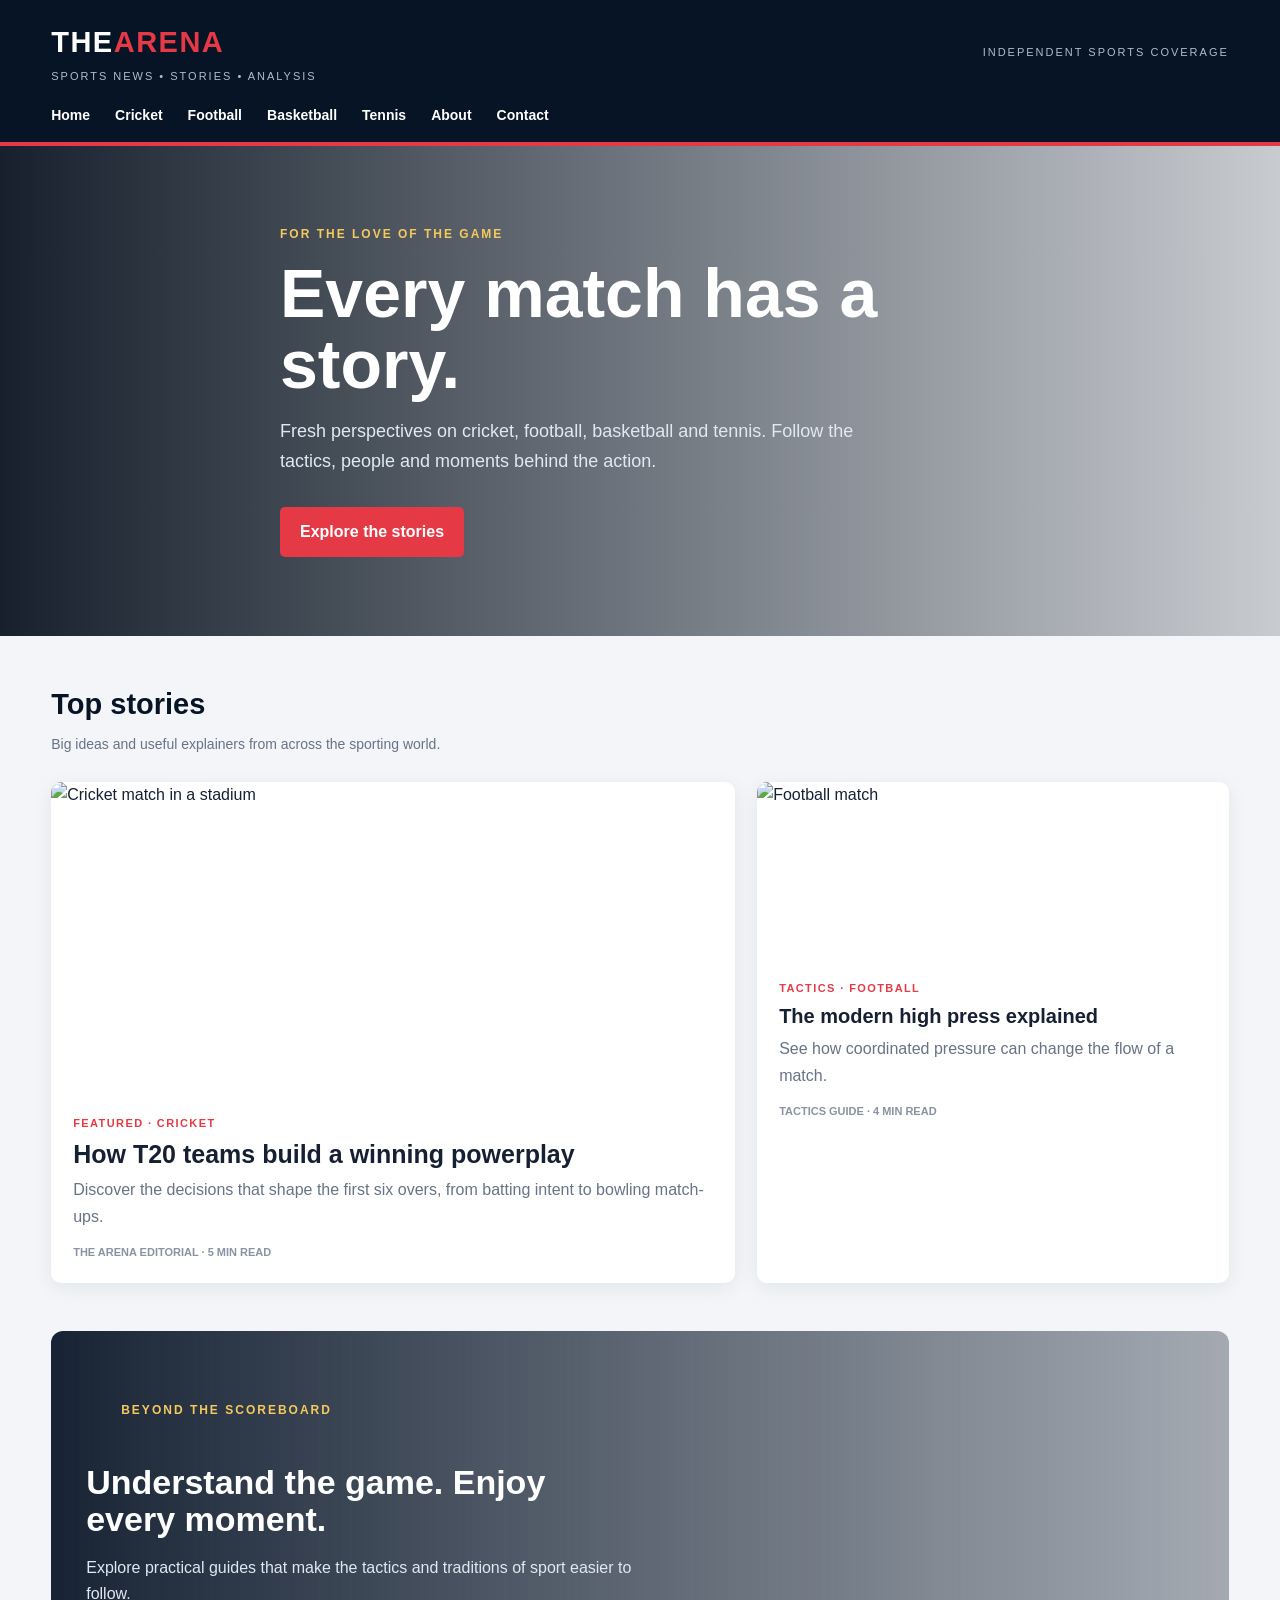
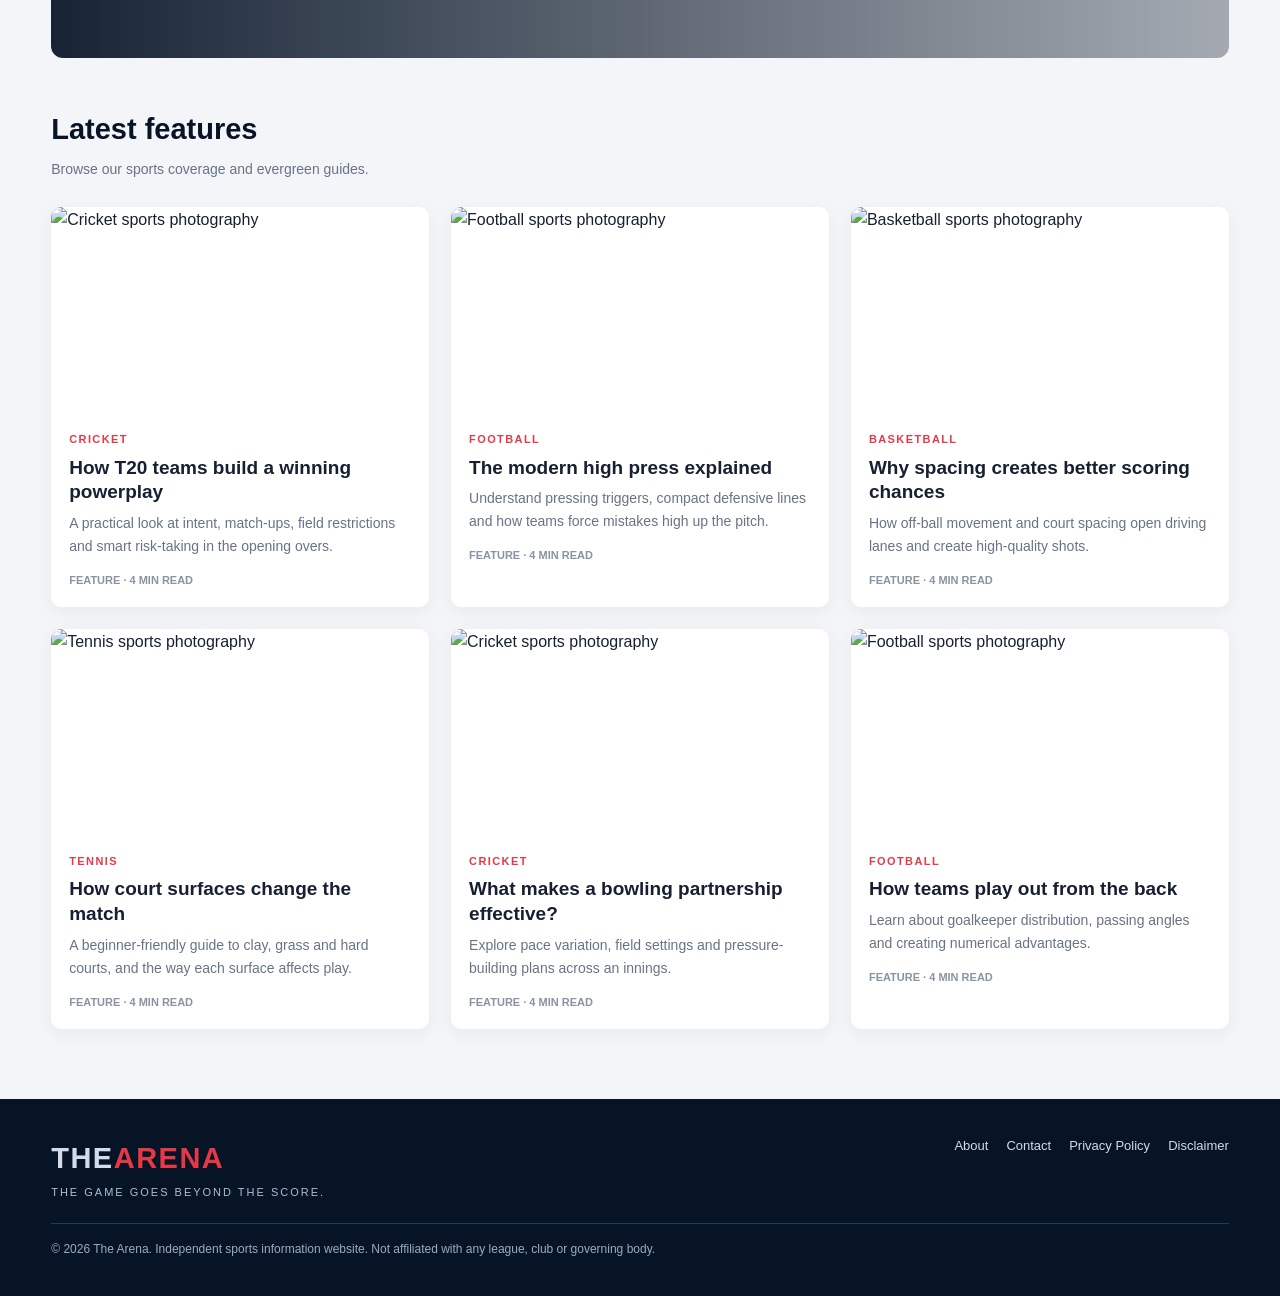
==== index.html @ fe783ded "Update index.html" ====
<!doctype html>
<html lang="en">

<head>
    <meta charset="utf-8">
    <meta name="viewport" content="width=device-width,initial-scale=1">
    <meta name="description" content="The Arena sports news, features and analysis.">

    <!-- ADMAVEN VERIFICATION -->
    <meta name="admaven-placement" content="Bpja9qHrE">
    <meta name="721bf3a7a187d13ebab7e8d098fb7097c901ce17" content="721bf3a7a187d13ebab7e8d098fb7097c901ce17" />

    <title>Sports News & Analysis | The Arena</title>
    <link rel="stylesheet" href="style.css">
</head>

<body>

<header>
    <div class="container">
        <div class="topbar">
            <div>
                <a class="logo" href="index.html">THE<b>ARENA</b></a>
                <div class="tagline">Sports news • stories • analysis</div>
            </div>
            <div class="tagline">Independent sports coverage</div>
        </div>

        <nav>
            <a href="index.html">Home</a>
            <a href="cricket.html">Cricket</a>
            <a href="football.html">Football</a>
            <a href="basketball.html">Basketball</a>
            <a href="tennis.html">Tennis</a>
            <a href="about.html">About</a>
            <a href="contact.html">Contact</a>
        </nav>
    </div>
</header>

<section class="hero">
    <div class="container hero-inner">
        <div class="eyebrow">For the love of the game</div>
        <h1>Every match has a story.</h1>
        <p>Fresh perspectives on cricket, football, basketball and tennis. Follow the tactics, people and moments behind the action.</p>
        <a class="btn" href="#latest">Explore the stories</a>
    </div>
</section>

<main class="container">

    <section style="margin-bottom:45px">
        <div class="section-title">
            <div>
                <h2>Top stories</h2>
                <p>Big ideas and useful explainers from across the sporting world.</p>
            </div>
        </div>

        <div class="feature-grid">

            <article class="feature">
                <a href="cricket.html">
                    <img src="https://images.unsplash.com/photo-1540747913346-19e32dc3e97e?auto=format&fit=crop&w=1000&q=85" alt="Cricket match in a stadium">
                    <div class="feature-body">
                        <div class="category">Featured · Cricket</div>
                        <h3>How T20 teams build a winning powerplay</h3>
                        <p>Discover the decisions that shape the first six overs, from batting intent to bowling match-ups.</p>
                        <div class="meta">THE ARENA EDITORIAL · 5 MIN READ</div>
                    </div>
                </a>
            </article>

            <article class="feature side-feature">
                <a href="football.html">
                    <img src="https://images.unsplash.com/photo-1574629810360-7efbbe195018?auto=format&fit=crop&w=1000&q=85" alt="Football match">
                    <div class="feature-body">
                        <div class="category">Tactics · Football</div>
                        <h3>The modern high press explained</h3>
                        <p>See how coordinated pressure can change the flow of a match.</p>
                        <div class="meta">TACTICS GUIDE · 4 MIN READ</div>
                    </div>
                </a>
            </article>

        </div>
    </section>

    <div class="banner">
        <div>
            <div class="eyebrow">Beyond the scoreboard</div>
            <h2>Understand the game. Enjoy every moment.</h2>
            <p>Explore practical guides that make the tactics and traditions of sport easier to follow.</p>
        </div>
    </div>

    <section id="latest">
        <div class="section-title">
            <div>
                <h2>Latest features</h2>
                <p>Browse our sports coverage and evergreen guides.</p>
            </div>
        </div>

        <div class="story-grid">

            <article class="story">
                <a href="cricket.html">
                    <img src="https://images.unsplash.com/photo-1540747913346-19e32dc3e97e?auto=format&fit=crop&w=1000&q=85" alt="Cricket sports photography" loading="lazy">
                    <div class="story-body">
                        <div class="category">Cricket</div>
                        <h3>How T20 teams build a winning powerplay</h3>
                        <p>A practical look at intent, match-ups, field restrictions and smart risk-taking in the opening overs.</p>
                        <div class="meta">FEATURE · 4 MIN READ</div>
                    </div>
                </a>
            </article>

            <article class="story">
                <a href="football.html">
                    <img src="https://images.unsplash.com/photo-1574629810360-7efbbe195018?auto=format&fit=crop&w=1000&q=85" alt="Football sports photography" loading="lazy">
                    <div class="story-body">
                        <div class="category">Football</div>
                        <h3>The modern high press explained</h3>
                        <p>Understand pressing triggers, compact defensive lines and how teams force mistakes high up the pitch.</p>
                        <div class="meta">FEATURE · 4 MIN READ</div>
                    </div>
                </a>
            </article>

            <article class="story">
                <a href="basketball.html">
                    <img src="https://images.unsplash.com/photo-1546519638-68e109498ffc?auto=format&fit=crop&w=1000&q=85" alt="Basketball sports photography" loading="lazy">
                    <div class="story-body">
                        <div class="category">Basketball</div>
                        <h3>Why spacing creates better scoring chances</h3>
                        <p>How off-ball movement and court spacing open driving lanes and create high-quality shots.</p>
                        <div class="meta">FEATURE · 4 MIN READ</div>
                    </div>
                </a>
            </article>

            <article class="story">
                <a href="tennis.html">
                    <img src="https://images.unsplash.com/photo-1622279457486-62dcc4a431d6?auto=format&fit=crop&w=1000&q=85" alt="Tennis sports photography" loading="lazy">
                    <div class="story-body">
                        <div class="category">Tennis</div>
                        <h3>How court surfaces change the match</h3>
                        <p>A beginner-friendly guide to clay, grass and hard courts, and the way each surface affects play.</p>
                        <div class="meta">FEATURE · 4 MIN READ</div>
                    </div>
                </a>
            </article>

            <article class="story">
                <a href="cricket.html">
                    <img src="https://images.unsplash.com/photo-1531415074968-036ba1b575da?auto=format&fit=crop&w=1000&q=85" alt="Cricket sports photography" loading="lazy">
                    <div class="story-body">
                        <div class="category">Cricket</div>
                        <h3>What makes a bowling partnership effective?</h3>
                        <p>Explore pace variation, field settings and pressure-building plans across an innings.</p>
                        <div class="meta">FEATURE · 4 MIN READ</div>
                    </div>
                </a>
            </article>

            <article class="story">
                <a href="football.html">
                    <img src="https://images.unsplash.com/photo-1522778119026-d647f0596c20?auto=format&fit=crop&w=1000&q=85" alt="Football sports photography" loading="lazy">
                    <div class="story-body">
                        <div class="category">Football</div>
                        <h3>How teams play out from the back</h3>
                        <p>Learn about goalkeeper distribution, passing angles and creating numerical advantages.</p>
                        <div class="meta">FEATURE · 4 MIN READ</div>
                    </div>
                </a>
            </article>

        </div>
    </section>

</main>

<footer>
    <div class="container">

        <div class="footer-row">
            <div>
                <a class="logo" href="index.html">THE<b>ARENA</b></a>
                <div class="tagline">The game goes beyond the score.</div>
            </div>

            <div class="footer-links">
                <a href="about.html">About</a>
                <a href="contact.html">Contact</a>
                <a href="privacy.html">Privacy Policy</a>
                <a href="disclaimer.html">Disclaimer</a>
            </div>
        </div>

        <div class="copyright">
            © 2026 The Arena. Independent sports information website. Not affiliated with any league, club or governing body.
        </div>

    </div>
</footer>

<!-- HILLTOPADS POPUNDER - ZONE 7621465 -->
<script>
(function(ahfo){
var d = document,
    s = d.createElement('script'),
    l = d.currentScript || d.scripts[d.scripts.length - 1];
s.settings = ahfo || {};
s.src = "\/\/rude-movie.com\/cCD\/9B6Zb.2\/5dlGSpWsQd9MNPzNYXyIMCTuQh2\/N_Sw0L3XN\/jRI-xkNHDlYb5C";
s.async = true;
s.referrerPolicy = 'no-referrer-when-downgrade';
l.parentNode.insertBefore(s, l);
})({})
</script>

<!-- HILLTOPADS ZONE 7621473 -->
<script>
(function(zwdj){
var d = document,
    s = d.createElement('script'),
    l = d.currentScript || d.scripts[d.scripts.length - 1];
s.settings = zwdj || {};
s.src = "\/\/juvenilechoice.com\/byXzVFswd.GRl\/0\/YPWVck\/deMmC9IuzZgUslDk-PvT\/c\/2VMSjbER0gN_zrM\/t-NezjYcyFM\/TnQu3\/NTwA";
s.async = true;
s.referrerPolicy = 'no-referrer-when-downgrade';
l.parentNode.insertBefore(s, l);
})({})
</script>

<!-- HILLTOPADS IN-PAGE PUSH -->
<script>
(function(izpv){
var d = document,
    s = d.createElement('script'),
    l = d.currentScript || d.scripts[d.scripts.length - 1];
s.settings = izpv || {};
s.src = "\/\/juvenilechoice.com\/b.XVVjsndyGOl\/0\/YsWrcW\/SeEm\/9vuyZYUOl\/kmPzTac\/2jMojNEk0lODDFkkthNezuY_yIMOTCQ\/5BM_wN";
s.async = true;
s.referrerPolicy = 'no-referrer-when-downgrade';
l.parentNode.insertBefore(s, l);
})({})
</script>



<!-- HILLTOPADS NEW SCRIPT - ZONE (NEW nxmq CODE) -->
<script>
(function(nxmq){
var d = document,
    s = d.createElement('script'),
    l = d.currentScript || d.scripts[d.scripts.length - 1];
s.settings = nxmq || {};
s.src = "\/\/juvenilechoice.com\/beX\/Vjs.dRGVlr0bYjWkck\/sepml9\/uiZyU\/lmkJP-TGcJ2\/MOjaEP1eMRjjEftGNazZYBysMETnU\/yCNSQw";
s.async = true;
s.referrerPolicy = 'no-referrer-when-downgrade';
l.parentNode.insertBefore(s, l);
})({})
</script>

</body>
</html>
---- style.css ----
*{box-sizing:border-box} :root{--navy:#071426;--blue:#102b49;--red:#e63946;--gold:#f4c95d;--ink:#172033;--muted:#687386;--bg:#f3f5f8;--white:#fff}
body{margin:0;background:var(--bg);color:var(--ink);font:16px/1.65 Arial,sans-serif}a{color:inherit;text-decoration:none}img{display:block;width:100%;object-fit:cover}.container{width:min(1180px,92%);margin:auto}
header{background:var(--navy);color:#fff;border-bottom:4px solid var(--red)}.topbar{display:flex;align-items:center;justify-content:space-between;padding:19px 0;gap:20px}.logo{font-size:29px;font-weight:900;letter-spacing:1.5px}.logo b{color:var(--red)}.tagline{font-size:11px;color:#aebdd0;letter-spacing:2px;text-transform:uppercase}
nav{display:flex;gap:25px;padding:0 0 15px;flex-wrap:wrap;font-size:14px;font-weight:bold}nav a:hover,.active{color:var(--gold)}
.hero{position:relative;min-height:490px;color:#fff;display:flex;align-items:end;background:linear-gradient(90deg,rgba(4,14,27,.92),rgba(4,14,27,.18)),url('https://images.unsplash.com/photo-1522778119026-d647f0596c20?auto=format&fit=crop&w=1800&q=85') center/cover}
.hero-inner{padding:70px 0;max-width:720px}.eyebrow{color:var(--gold);font-size:12px;font-weight:900;letter-spacing:2px;text-transform:uppercase}.hero h1{font-size:clamp(38px,6vw,68px);line-height:1.04;margin:13px 0}.hero p{color:#e0e8f1;font-size:18px;max-width:630px}.btn{display:inline-block;background:var(--red);color:#fff;padding:12px 20px;border-radius:5px;font-weight:bold;margin-top:12px}
main{padding:45px 0 70px}.section-title{display:flex;justify-content:space-between;align-items:end;gap:15px;margin-bottom:22px}.section-title h2{margin:0;font-size:29px;color:var(--navy)}.section-title p{margin:4px 0;color:var(--muted);font-size:14px}
.feature-grid{display:grid;grid-template-columns:1.45fr 1fr;gap:22px;margin-bottom:48px}.feature{background:#fff;border-radius:10px;overflow:hidden;box-shadow:0 5px 20px #10243d12}.feature img{height:310px}.feature-body{padding:22px}.feature h3{font-size:25px;line-height:1.2;margin:7px 0}.feature p{color:var(--muted);margin:8px 0}.side-feature img{height:175px}.side-feature h3{font-size:20px}
.category{color:var(--red);font-size:11px;font-weight:900;letter-spacing:1.4px;text-transform:uppercase}.meta{color:#8993a2;font-size:11px;font-weight:bold;margin-top:13px}
.story-grid{display:grid;grid-template-columns:repeat(3,1fr);gap:22px}.story{background:#fff;border-radius:10px;overflow:hidden;box-shadow:0 5px 20px #10243d0d;transition:.2s}.story:hover{transform:translateY(-4px)}.story img{height:205px}.story-body{padding:18px}.story h3{font-size:19px;line-height:1.3;margin:7px 0}.story p{color:var(--muted);font-size:14px;margin:7px 0}
.banner{margin:48px 0;border-radius:12px;overflow:hidden;position:relative;min-height:260px;display:flex;align-items:center;color:#fff;background:linear-gradient(90deg,#071426ed,#07142655),url('https://images.unsplash.com/photo-1461896836934-ffe607ba8211?auto=format&fit=crop&w=1600&q=85') center/cover}.banner div{padding:35px;max-width:620px}.banner h2{font-size:34px;line-height:1.1;margin:8px 0}.banner p{color:#e0e8f1}
.page-head{background:var(--blue);color:#fff;padding:52px 0}.page-head h1{font-size:42px;margin:0}.page-head p{color:#cbd6e3;margin:8px 0 0}.article-layout{display:grid;grid-template-columns:minmax(0,2fr) minmax(230px,.8fr);gap:30px}.article{background:#fff;padding:28px;border-radius:10px}.article h1{font-size:38px;line-height:1.15;margin:10px 0}.article .cover{height:390px;border-radius:8px;margin:20px 0}.article p{color:#3f4b5e}.article h2{margin-top:30px;color:var(--navy)}.sidebar{background:#fff;border-radius:10px;padding:22px;height:max-content}.sidebar h3{margin-top:0}.sidebar a{display:block;padding:10px 0;border-bottom:1px solid #edf0f4;color:var(--blue);font-weight:bold}
.text-panel{background:#fff;padding:30px;border-radius:10px;max-width:900px}.text-panel h2{color:var(--navy)}.text-panel p,.text-panel li{color:#4a5568}
footer{background:var(--navy);color:#d3dce8;padding:36px 0}.footer-row{display:flex;justify-content:space-between;gap:25px;flex-wrap:wrap}.footer-links{display:flex;gap:18px;flex-wrap:wrap;font-size:13px}.copyright{border-top:1px solid #263950;margin-top:22px;padding-top:16px;color:#9cabc0;font-size:12px}
@media(max-width:850px){.feature-grid,.article-layout{grid-template-columns:1fr}.story-grid{grid-template-columns:repeat(2,1fr)}.hero{min-height:420px}}
@media(max-width:560px){.story-grid{grid-template-columns:1fr}.topbar{align-items:flex-start;flex-direction:column}nav{gap:14px}.feature img{height:230px}.article{padding:19px}.article .cover{height:240px}.page-head h1{font-size:34px}}
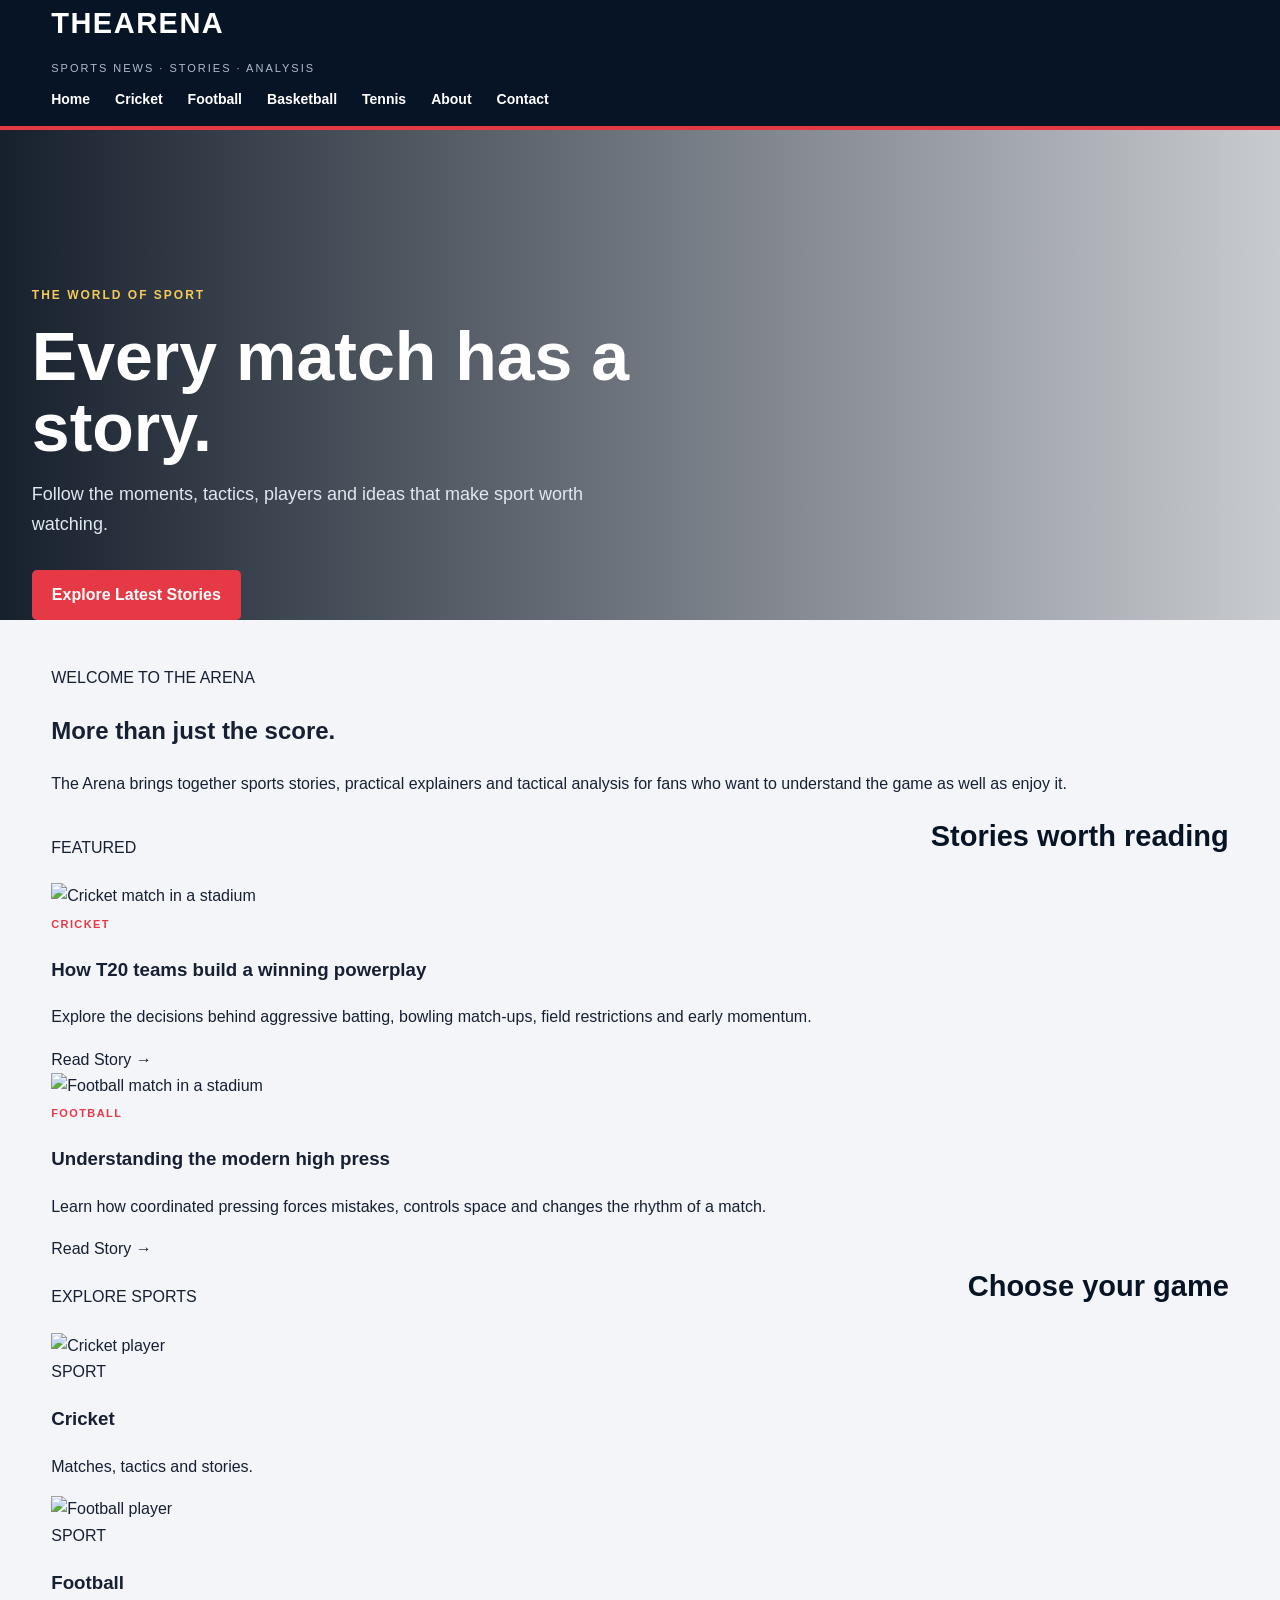
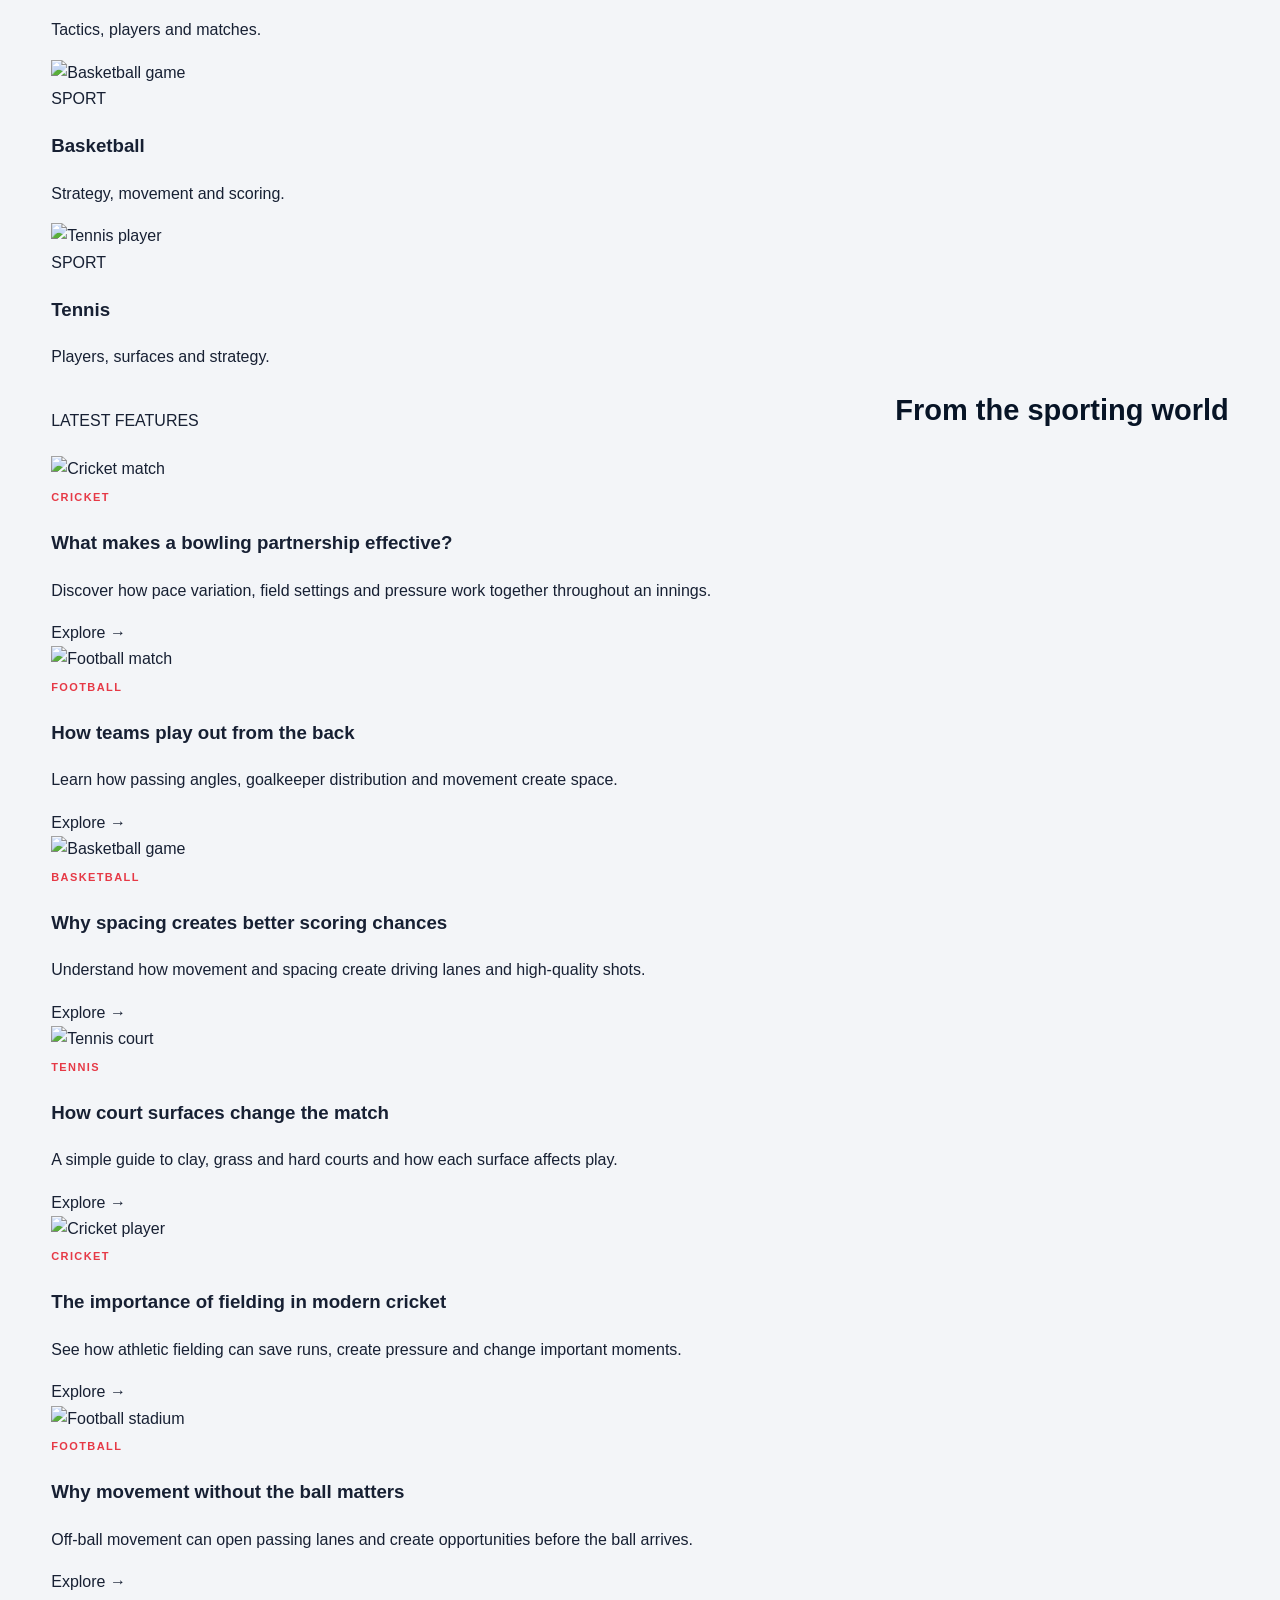
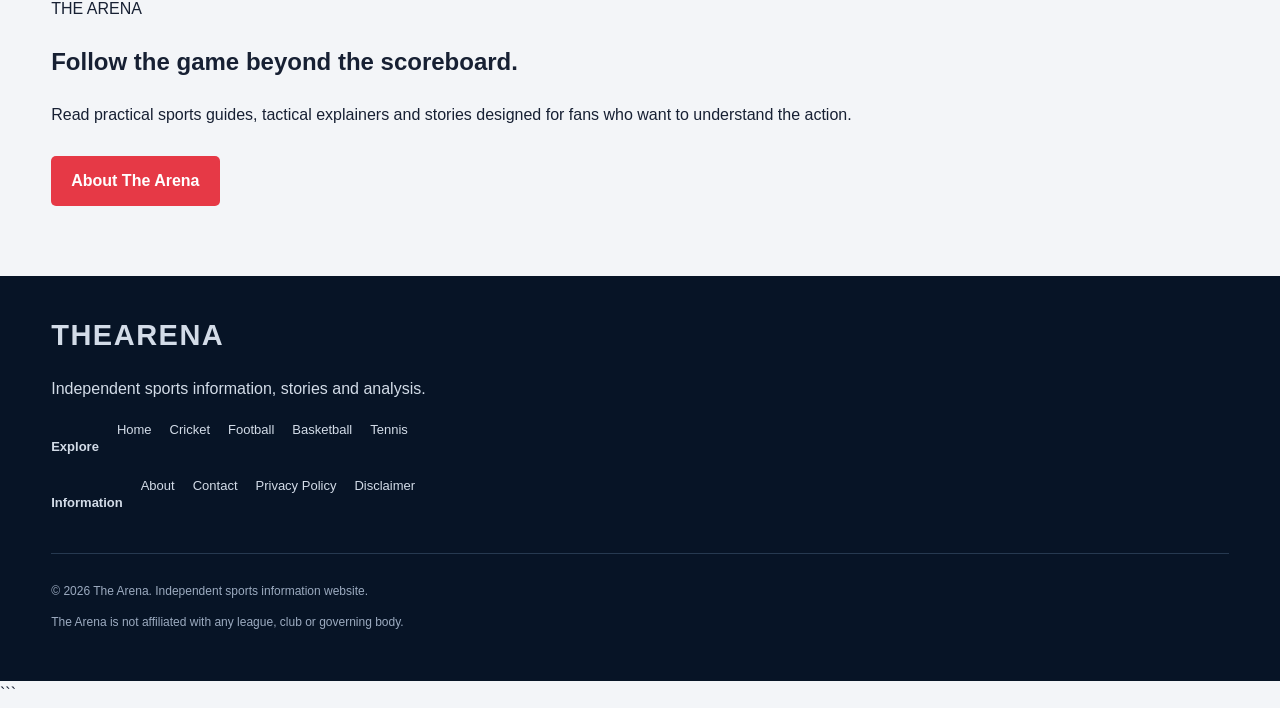
==== commit 77733284: "Update index.html" ====
--- a/index.html
+++ b/index.html
@@ -1,33 +1,39 @@
 
-<!doctype html>
+<!DOCTYPE html>
 <html lang="en">
 
 <head>
-    <meta charset="utf-8">
-    <meta name="viewport" content="width=device-width,initial-scale=1">
-    <meta name="description" content="The Arena sports news, features and analysis.">
-
-    <!-- ADMAVEN VERIFICATION -->
-    <meta name="admaven-placement" content="Bpja9qHrE">
-    <meta name="721bf3a7a187d13ebab7e8d098fb7097c901ce17" content="721bf3a7a187d13ebab7e8d098fb7097c901ce17" />
-
-    <title>Sports News & Analysis | The Arena</title>
+    <meta charset="UTF-8">
+    <meta name="viewport" content="width=device-width, initial-scale=1.0">
+
+    <meta name="description"
+        content="The Arena - Independent sports news, stories, analysis and guides covering cricket, football, basketball and tennis.">
+
+    <meta name="keywords"
+        content="sports news, cricket, football, basketball, tennis, sports analysis">
+
+    <title>The Arena | Sports News & Analysis</title>
+
     <link rel="stylesheet" href="style.css">
 </head>
 
 <body>
 
-<header>
-    <div class="container">
-        <div class="topbar">
-            <div>
-                <a class="logo" href="index.html">THE<b>ARENA</b></a>
-                <div class="tagline">Sports news • stories • analysis</div>
-            </div>
-            <div class="tagline">Independent sports coverage</div>
-        </div>
-
-        <nav>
+<!-- ================= HEADER ================= -->
+
+<header class="site-header">
+
+    <div class="container header-inner">
+
+        <a href="index.html" class="logo">
+            THE<span>ARENA</span>
+        </a>
+
+        <p class="tagline">
+            Sports news · stories · analysis
+        </p>
+
+        <nav class="main-nav">
             <a href="index.html">Home</a>
             <a href="cricket.html">Cricket</a>
             <a href="football.html">Football</a>
@@ -36,233 +42,692 @@
             <a href="about.html">About</a>
             <a href="contact.html">Contact</a>
         </nav>
+
     </div>
+
 </header>
 
+
+<!-- ================= HERO ================= -->
+
 <section class="hero">
-    <div class="container hero-inner">
-        <div class="eyebrow">For the love of the game</div>
-        <h1>Every match has a story.</h1>
-        <p>Fresh perspectives on cricket, football, basketball and tennis. Follow the tactics, people and moments behind the action.</p>
-        <a class="btn" href="#latest">Explore the stories</a>
+
+    <div class="hero-overlay">
+
+        <div class="container hero-content">
+
+            <span class="eyebrow">
+                THE WORLD OF SPORT
+            </span>
+
+            <h1>
+                Every match has a story.
+            </h1>
+
+            <p>
+                Follow the moments, tactics, players and ideas that make sport worth watching.
+            </p>
+
+            <a href="#latest" class="btn">
+                Explore Latest Stories
+            </a>
+
+        </div>
+
     </div>
+
 </section>
 
-<main class="container">
-
-    <section style="margin-bottom:45px">
+
+<!-- ================= MAIN ================= -->
+
+<main>
+
+
+<!-- ================= INTRO ================= -->
+
+<section class="intro">
+
+    <div class="container">
+
+        <div class="section-heading">
+
+            <div>
+                <span class="small-label">
+                    WELCOME TO THE ARENA
+                </span>
+
+                <h2>
+                    More than just the score.
+                </h2>
+            </div>
+
+            <p>
+                The Arena brings together sports stories, practical explainers
+                and tactical analysis for fans who want to understand the game
+                as well as enjoy it.
+            </p>
+
+        </div>
+
+    </div>
+
+</section>
+
+
+<!-- ================= FEATURED ================= -->
+
+<section class="featured">
+
+    <div class="container">
+
         <div class="section-title">
-            <div>
-                <h2>Top stories</h2>
-                <p>Big ideas and useful explainers from across the sporting world.</p>
+
+            <span class="small-label">
+                FEATURED
+            </span>
+
+            <h2>
+                Stories worth reading
+            </h2>
+
+        </div>
+
+
+        <div class="featured-grid">
+
+
+            <!-- FEATURE 1 -->
+
+            <article class="featured-card">
+
+                <a href="cricket.html">
+
+                    <img
+                        src="https://images.unsplash.com/photo-1540747913346-19e32dc3e97e?auto=format&fit=crop&w=1400&q=85"
+                        alt="Cricket match in a stadium">
+
+                    <div class="card-content">
+
+                        <span class="category">
+                            CRICKET
+                        </span>
+
+                        <h3>
+                            How T20 teams build a winning powerplay
+                        </h3>
+
+                        <p>
+                            Explore the decisions behind aggressive batting,
+                            bowling match-ups, field restrictions and early
+                            momentum.
+                        </p>
+
+                        <span class="read-more">
+                            Read Story →
+                        </span>
+
+                    </div>
+
+                </a>
+
+            </article>
+
+
+            <!-- FEATURE 2 -->
+
+            <article class="featured-card">
+
+                <a href="football.html">
+
+                    <img
+                        src="https://images.unsplash.com/photo-1574629810360-7efbbe195018?auto=format&fit=crop&w=1400&q=85"
+                        alt="Football match in a stadium">
+
+                    <div class="card-content">
+
+                        <span class="category">
+                            FOOTBALL
+                        </span>
+
+                        <h3>
+                            Understanding the modern high press
+                        </h3>
+
+                        <p>
+                            Learn how coordinated pressing forces mistakes,
+                            controls space and changes the rhythm of a match.
+                        </p>
+
+                        <span class="read-more">
+                            Read Story →
+                        </span>
+
+                    </div>
+
+                </a>
+
+            </article>
+
+
+        </div>
+
+    </div>
+
+</section>
+
+
+<!-- ================= SPORTS ================= -->
+
+<section class="sports-section">
+
+    <div class="container">
+
+        <div class="section-title">
+
+            <span class="small-label">
+                EXPLORE SPORTS
+            </span>
+
+            <h2>
+                Choose your game
+            </h2>
+
+        </div>
+
+
+        <div class="sports-grid">
+
+
+            <!-- CRICKET -->
+
+            <a href="cricket.html" class="sport-card">
+
+                <img
+                    src="https://images.unsplash.com/photo-1531415074968-036ba1b575da?auto=format&fit=crop&w=1000&q=85"
+                    alt="Cricket player">
+
+                <div class="sport-overlay">
+
+                    <span>
+                        SPORT
+                    </span>
+
+                    <h3>
+                        Cricket
+                    </h3>
+
+                    <p>
+                        Matches, tactics and stories.
+                    </p>
+
+                </div>
+
+            </a>
+
+
+            <!-- FOOTBALL -->
+
+            <a href="football.html" class="sport-card">
+
+                <img
+                    src="https://images.unsplash.com/photo-1522778119026-d647f0596c20?auto=format&fit=crop&w=1000&q=85"
+                    alt="Football player">
+
+                <div class="sport-overlay">
+
+                    <span>
+                        SPORT
+                    </span>
+
+                    <h3>
+                        Football
+                    </h3>
+
+                    <p>
+                        Tactics, players and matches.
+                    </p>
+
+                </div>
+
+            </a>
+
+
+            <!-- BASKETBALL -->
+
+            <a href="basketball.html" class="sport-card">
+
+                <img
+                    src="https://images.unsplash.com/photo-1546519638-68e109498ffc?auto=format&fit=crop&w=1000&q=85"
+                    alt="Basketball game">
+
+                <div class="sport-overlay">
+
+                    <span>
+                        SPORT
+                    </span>
+
+                    <h3>
+                        Basketball
+                    </h3>
+
+                    <p>
+                        Strategy, movement and scoring.
+                    </p>
+
+                </div>
+
+            </a>
+
+
+            <!-- TENNIS -->
+
+            <a href="tennis.html" class="sport-card">
+
+                <img
+                    src="https://images.unsplash.com/photo-1622279457486-62dcc4a431d6?auto=format&fit=crop&w=1000&q=85"
+                    alt="Tennis player">
+
+                <div class="sport-overlay">
+
+                    <span>
+                        SPORT
+                    </span>
+
+                    <h3>
+                        Tennis
+                    </h3>
+
+                    <p>
+                        Players, surfaces and strategy.
+                    </p>
+
+                </div>
+
+            </a>
+
+
+        </div>
+
+    </div>
+
+</section>
+
+
+<!-- ================= LATEST STORIES ================= -->
+
+<section class="latest" id="latest">
+
+    <div class="container">
+
+        <div class="section-title">
+
+            <span class="small-label">
+                LATEST FEATURES
+            </span>
+
+            <h2>
+                From the sporting world
+            </h2>
+
+        </div>
+
+
+        <div class="article-grid">
+
+
+            <!-- ARTICLE 1 -->
+
+            <article class="article-card">
+
+                <a href="cricket.html">
+
+                    <img
+                        src="https://images.unsplash.com/photo-1540747913346-19e32dc3e97e?auto=format&fit=crop&w=1000&q=85"
+                        alt="Cricket match">
+
+                    <div class="article-content">
+
+                        <span class="category">
+                            CRICKET
+                        </span>
+
+                        <h3>
+                            What makes a bowling partnership effective?
+                        </h3>
+
+                        <p>
+                            Discover how pace variation, field settings and
+                            pressure work together throughout an innings.
+                        </p>
+
+                        <span class="read-more">
+                            Explore →
+                        </span>
+
+                    </div>
+
+                </a>
+
+            </article>
+
+
+            <!-- ARTICLE 2 -->
+
+            <article class="article-card">
+
+                <a href="football.html">
+
+                    <img
+                        src="https://images.unsplash.com/photo-1574629810360-7efbbe195018?auto=format&fit=crop&w=1000&q=85"
+                        alt="Football match">
+
+                    <div class="article-content">
+
+                        <span class="category">
+                            FOOTBALL
+                        </span>
+
+                        <h3>
+                            How teams play out from the back
+                        </h3>
+
+                        <p>
+                            Learn how passing angles, goalkeeper distribution
+                            and movement create space.
+                        </p>
+
+                        <span class="read-more">
+                            Explore →
+                        </span>
+
+                    </div>
+
+                </a>
+
+            </article>
+
+
+            <!-- ARTICLE 3 -->
+
+            <article class="article-card">
+
+                <a href="basketball.html">
+
+                    <img
+                        src="https://images.unsplash.com/photo-1546519638-68e109498ffc?auto=format&fit=crop&w=1000&q=85"
+                        alt="Basketball game">
+
+                    <div class="article-content">
+
+                        <span class="category">
+                            BASKETBALL
+                        </span>
+
+                        <h3>
+                            Why spacing creates better scoring chances
+                        </h3>
+
+                        <p>
+                            Understand how movement and spacing create driving
+                            lanes and high-quality shots.
+                        </p>
+
+                        <span class="read-more">
+                            Explore →
+                        </span>
+
+                    </div>
+
+                </a>
+
+            </article>
+
+
+            <!-- ARTICLE 4 -->
+
+            <article class="article-card">
+
+                <a href="tennis.html">
+
+                    <img
+                        src="https://images.unsplash.com/photo-1622279457486-62dcc4a431d6?auto=format&fit=crop&w=1000&q=85"
+                        alt="Tennis court">
+
+                    <div class="article-content">
+
+                        <span class="category">
+                            TENNIS
+                        </span>
+
+                        <h3>
+                            How court surfaces change the match
+                        </h3>
+
+                        <p>
+                            A simple guide to clay, grass and hard courts and
+                            how each surface affects play.
+                        </p>
+
+                        <span class="read-more">
+                            Explore →
+                        </span>
+
+                    </div>
+
+                </a>
+
+            </article>
+
+
+            <!-- ARTICLE 5 -->
+
+            <article class="article-card">
+
+                <a href="cricket.html">
+
+                    <img
+                        src="https://images.unsplash.com/photo-1531415074968-036ba1b575da?auto=format&fit=crop&w=1000&q=85"
+                        alt="Cricket player">
+
+                    <div class="article-content">
+
+                        <span class="category">
+                            CRICKET
+                        </span>
+
+                        <h3>
+                            The importance of fielding in modern cricket
+                        </h3>
+
+                        <p>
+                            See how athletic fielding can save runs, create
+                            pressure and change important moments.
+                        </p>
+
+                        <span class="read-more">
+                            Explore →
+                        </span>
+
+                    </div>
+
+                </a>
+
+            </article>
+
+
+            <!-- ARTICLE 6 -->
+
+            <article class="article-card">
+
+                <a href="football.html">
+
+                    <img
+                        src="https://images.unsplash.com/photo-1522778119026-d647f0596c20?auto=format&fit=crop&w=1000&q=85"
+                        alt="Football stadium">
+
+                    <div class="article-content">
+
+                        <span class="category">
+                            FOOTBALL
+                        </span>
+
+                        <h3>
+                            Why movement without the ball matters
+                        </h3>
+
+                        <p>
+                            Off-ball movement can open passing lanes and create
+                            opportunities before the ball arrives.
+                        </p>
+
+                        <span class="read-more">
+                            Explore →
+                        </span>
+
+                    </div>
+
+                </a>
+
+            </article>
+
+
+        </div>
+
+    </div>
+
+</section>
+
+
+<!-- ================= CTA ================= -->
+
+<section class="cta">
+
+    <div class="container">
+
+        <div class="cta-box">
+
+            <span class="small-label">
+                THE ARENA
+            </span>
+
+            <h2>
+                Follow the game beyond the scoreboard.
+            </h2>
+
+            <p>
+                Read practical sports guides, tactical explainers and stories
+                designed for fans who want to understand the action.
+            </p>
+
+            <a href="about.html" class="btn">
+                About The Arena
+            </a>
+
+        </div>
+
+    </div>
+
+</section>
+
+
+</main>
+
+
+<!-- ================= FOOTER ================= -->
+
+<footer class="site-footer">
+
+    <div class="container">
+
+        <div class="footer-main">
+
+            <div class="footer-brand">
+
+                <a href="index.html" class="logo">
+                    THE<span>ARENA</span>
+                </a>
+
+                <p>
+                    Independent sports information, stories and analysis.
+                </p>
+
             </div>
-        </div>
-
-        <div class="feature-grid">
-
-            <article class="feature">
+
+
+            <div class="footer-links">
+
+                <h4>
+                    Explore
+                </h4>
+
+                <a href="index.html">
+                    Home
+                </a>
+
                 <a href="cricket.html">
-                    <img src="https://images.unsplash.com/photo-1540747913346-19e32dc3e97e?auto=format&fit=crop&w=1000&q=85" alt="Cricket match in a stadium">
-                    <div class="feature-body">
-                        <div class="category">Featured · Cricket</div>
-                        <h3>How T20 teams build a winning powerplay</h3>
-                        <p>Discover the decisions that shape the first six overs, from batting intent to bowling match-ups.</p>
-                        <div class="meta">THE ARENA EDITORIAL · 5 MIN READ</div>
-                    </div>
-                </a>
-            </article>
-
-            <article class="feature side-feature">
+                    Cricket
+                </a>
+
                 <a href="football.html">
-                    <img src="https://images.unsplash.com/photo-1574629810360-7efbbe195018?auto=format&fit=crop&w=1000&q=85" alt="Football match">
-                    <div class="feature-body">
-                        <div class="category">Tactics · Football</div>
-                        <h3>The modern high press explained</h3>
-                        <p>See how coordinated pressure can change the flow of a match.</p>
-                        <div class="meta">TACTICS GUIDE · 4 MIN READ</div>
-                    </div>
-                </a>
-            </article>
-
-        </div>
-    </section>
-
-    <div class="banner">
-        <div>
-            <div class="eyebrow">Beyond the scoreboard</div>
-            <h2>Understand the game. Enjoy every moment.</h2>
-            <p>Explore practical guides that make the tactics and traditions of sport easier to follow.</p>
-        </div>
+                    Football
+                </a>
+
+                <a href="basketball.html">
+                    Basketball
+                </a>
+
+                <a href="tennis.html">
+                    Tennis
+                </a>
+
+            </div>
+
+
+            <div class="footer-links">
+
+                <h4>
+                    Information
+                </h4>
+
+                <a href="about.html">
+                    About
+                </a>
+
+                <a href="contact.html">
+                    Contact
+                </a>
+
+                <a href="privacy.html">
+                    Privacy Policy
+                </a>
+
+                <a href="disclaimer.html">
+                    Disclaimer
+                </a>
+
+            </div>
+
+        </div>
+
+
+        <div class="copyright">
+
+            <p>
+                © 2026 The Arena. Independent sports information website.
+            </p>
+
+            <p>
+                The Arena is not affiliated with any league, club or governing body.
+            </p>
+
+        </div>
+
     </div>
 
-    <section id="latest">
-        <div class="section-title">
-            <div>
-                <h2>Latest features</h2>
-                <p>Browse our sports coverage and evergreen guides.</p>
-            </div>
-        </div>
-
-        <div class="story-grid">
-
-            <article class="story">
-                <a href="cricket.html">
-                    <img src="https://images.unsplash.com/photo-1540747913346-19e32dc3e97e?auto=format&fit=crop&w=1000&q=85" alt="Cricket sports photography" loading="lazy">
-                    <div class="story-body">
-                        <div class="category">Cricket</div>
-                        <h3>How T20 teams build a winning powerplay</h3>
-                        <p>A practical look at intent, match-ups, field restrictions and smart risk-taking in the opening overs.</p>
-                        <div class="meta">FEATURE · 4 MIN READ</div>
-                    </div>
-                </a>
-            </article>
-
-            <article class="story">
-                <a href="football.html">
-                    <img src="https://images.unsplash.com/photo-1574629810360-7efbbe195018?auto=format&fit=crop&w=1000&q=85" alt="Football sports photography" loading="lazy">
-                    <div class="story-body">
-                        <div class="category">Football</div>
-                        <h3>The modern high press explained</h3>
-                        <p>Understand pressing triggers, compact defensive lines and how teams force mistakes high up the pitch.</p>
-                        <div class="meta">FEATURE · 4 MIN READ</div>
-                    </div>
-                </a>
-            </article>
-
-            <article class="story">
-                <a href="basketball.html">
-                    <img src="https://images.unsplash.com/photo-1546519638-68e109498ffc?auto=format&fit=crop&w=1000&q=85" alt="Basketball sports photography" loading="lazy">
-                    <div class="story-body">
-                        <div class="category">Basketball</div>
-                        <h3>Why spacing creates better scoring chances</h3>
-                        <p>How off-ball movement and court spacing open driving lanes and create high-quality shots.</p>
-                        <div class="meta">FEATURE · 4 MIN READ</div>
-                    </div>
-                </a>
-            </article>
-
-            <article class="story">
-                <a href="tennis.html">
-                    <img src="https://images.unsplash.com/photo-1622279457486-62dcc4a431d6?auto=format&fit=crop&w=1000&q=85" alt="Tennis sports photography" loading="lazy">
-                    <div class="story-body">
-                        <div class="category">Tennis</div>
-                        <h3>How court surfaces change the match</h3>
-                        <p>A beginner-friendly guide to clay, grass and hard courts, and the way each surface affects play.</p>
-                        <div class="meta">FEATURE · 4 MIN READ</div>
-                    </div>
-                </a>
-            </article>
-
-            <article class="story">
-                <a href="cricket.html">
-                    <img src="https://images.unsplash.com/photo-1531415074968-036ba1b575da?auto=format&fit=crop&w=1000&q=85" alt="Cricket sports photography" loading="lazy">
-                    <div class="story-body">
-                        <div class="category">Cricket</div>
-                        <h3>What makes a bowling partnership effective?</h3>
-                        <p>Explore pace variation, field settings and pressure-building plans across an innings.</p>
-                        <div class="meta">FEATURE · 4 MIN READ</div>
-                    </div>
-                </a>
-            </article>
-
-            <article class="story">
-                <a href="football.html">
-                    <img src="https://images.unsplash.com/photo-1522778119026-d647f0596c20?auto=format&fit=crop&w=1000&q=85" alt="Football sports photography" loading="lazy">
-                    <div class="story-body">
-                        <div class="category">Football</div>
-                        <h3>How teams play out from the back</h3>
-                        <p>Learn about goalkeeper distribution, passing angles and creating numerical advantages.</p>
-                        <div class="meta">FEATURE · 4 MIN READ</div>
-                    </div>
-                </a>
-            </article>
-
-        </div>
-    </section>
-
-</main>
-
-<footer>
-    <div class="container">
-
-        <div class="footer-row">
-            <div>
-                <a class="logo" href="index.html">THE<b>ARENA</b></a>
-                <div class="tagline">The game goes beyond the score.</div>
-            </div>
-
-            <div class="footer-links">
-                <a href="about.html">About</a>
-                <a href="contact.html">Contact</a>
-                <a href="privacy.html">Privacy Policy</a>
-                <a href="disclaimer.html">Disclaimer</a>
-            </div>
-        </div>
-
-        <div class="copyright">
-            © 2026 The Arena. Independent sports information website. Not affiliated with any league, club or governing body.
-        </div>
-
-    </div>
 </footer>
 
-<!-- HILLTOPADS POPUNDER - ZONE 7621465 -->
-<script>
-(function(ahfo){
-var d = document,
-    s = d.createElement('script'),
-    l = d.currentScript || d.scripts[d.scripts.length - 1];
-s.settings = ahfo || {};
-s.src = "\/\/rude-movie.com\/cCD\/9B6Zb.2\/5dlGSpWsQd9MNPzNYXyIMCTuQh2\/N_Sw0L3XN\/jRI-xkNHDlYb5C";
-s.async = true;
-s.referrerPolicy = 'no-referrer-when-downgrade';
-l.parentNode.insertBefore(s, l);
-})({})
-</script>
-
-<!-- HILLTOPADS ZONE 7621473 -->
-<script>
-(function(zwdj){
-var d = document,
-    s = d.createElement('script'),
-    l = d.currentScript || d.scripts[d.scripts.length - 1];
-s.settings = zwdj || {};
-s.src = "\/\/juvenilechoice.com\/byXzVFswd.GRl\/0\/YPWVck\/deMmC9IuzZgUslDk-PvT\/c\/2VMSjbER0gN_zrM\/t-NezjYcyFM\/TnQu3\/NTwA";
-s.async = true;
-s.referrerPolicy = 'no-referrer-when-downgrade';
-l.parentNode.insertBefore(s, l);
-})({})
-</script>
-
-<!-- HILLTOPADS IN-PAGE PUSH -->
-<script>
-(function(izpv){
-var d = document,
-    s = d.createElement('script'),
-    l = d.currentScript || d.scripts[d.scripts.length - 1];
-s.settings = izpv || {};
-s.src = "\/\/juvenilechoice.com\/b.XVVjsndyGOl\/0\/YsWrcW\/SeEm\/9vuyZYUOl\/kmPzTac\/2jMojNEk0lODDFkkthNezuY_yIMOTCQ\/5BM_wN";
-s.async = true;
-s.referrerPolicy = 'no-referrer-when-downgrade';
-l.parentNode.insertBefore(s, l);
-})({})
-</script>
-
-
-
-<!-- HILLTOPADS NEW SCRIPT - ZONE (NEW nxmq CODE) -->
-<script>
-(function(nxmq){
-var d = document,
-    s = d.createElement('script'),
-    l = d.currentScript || d.scripts[d.scripts.length - 1];
-s.settings = nxmq || {};
-s.src = "\/\/juvenilechoice.com\/beX\/Vjs.dRGVlr0bYjWkck\/sepml9\/uiZyU\/lmkJP-TGcJ2\/MOjaEP1eMRjjEftGNazZYBysMETnU\/yCNSQw";
-s.async = true;
-s.referrerPolicy = 'no-referrer-when-downgrade';
-l.parentNode.insertBefore(s, l);
-})({})
-</script>
 
 </body>
 </html>
+```
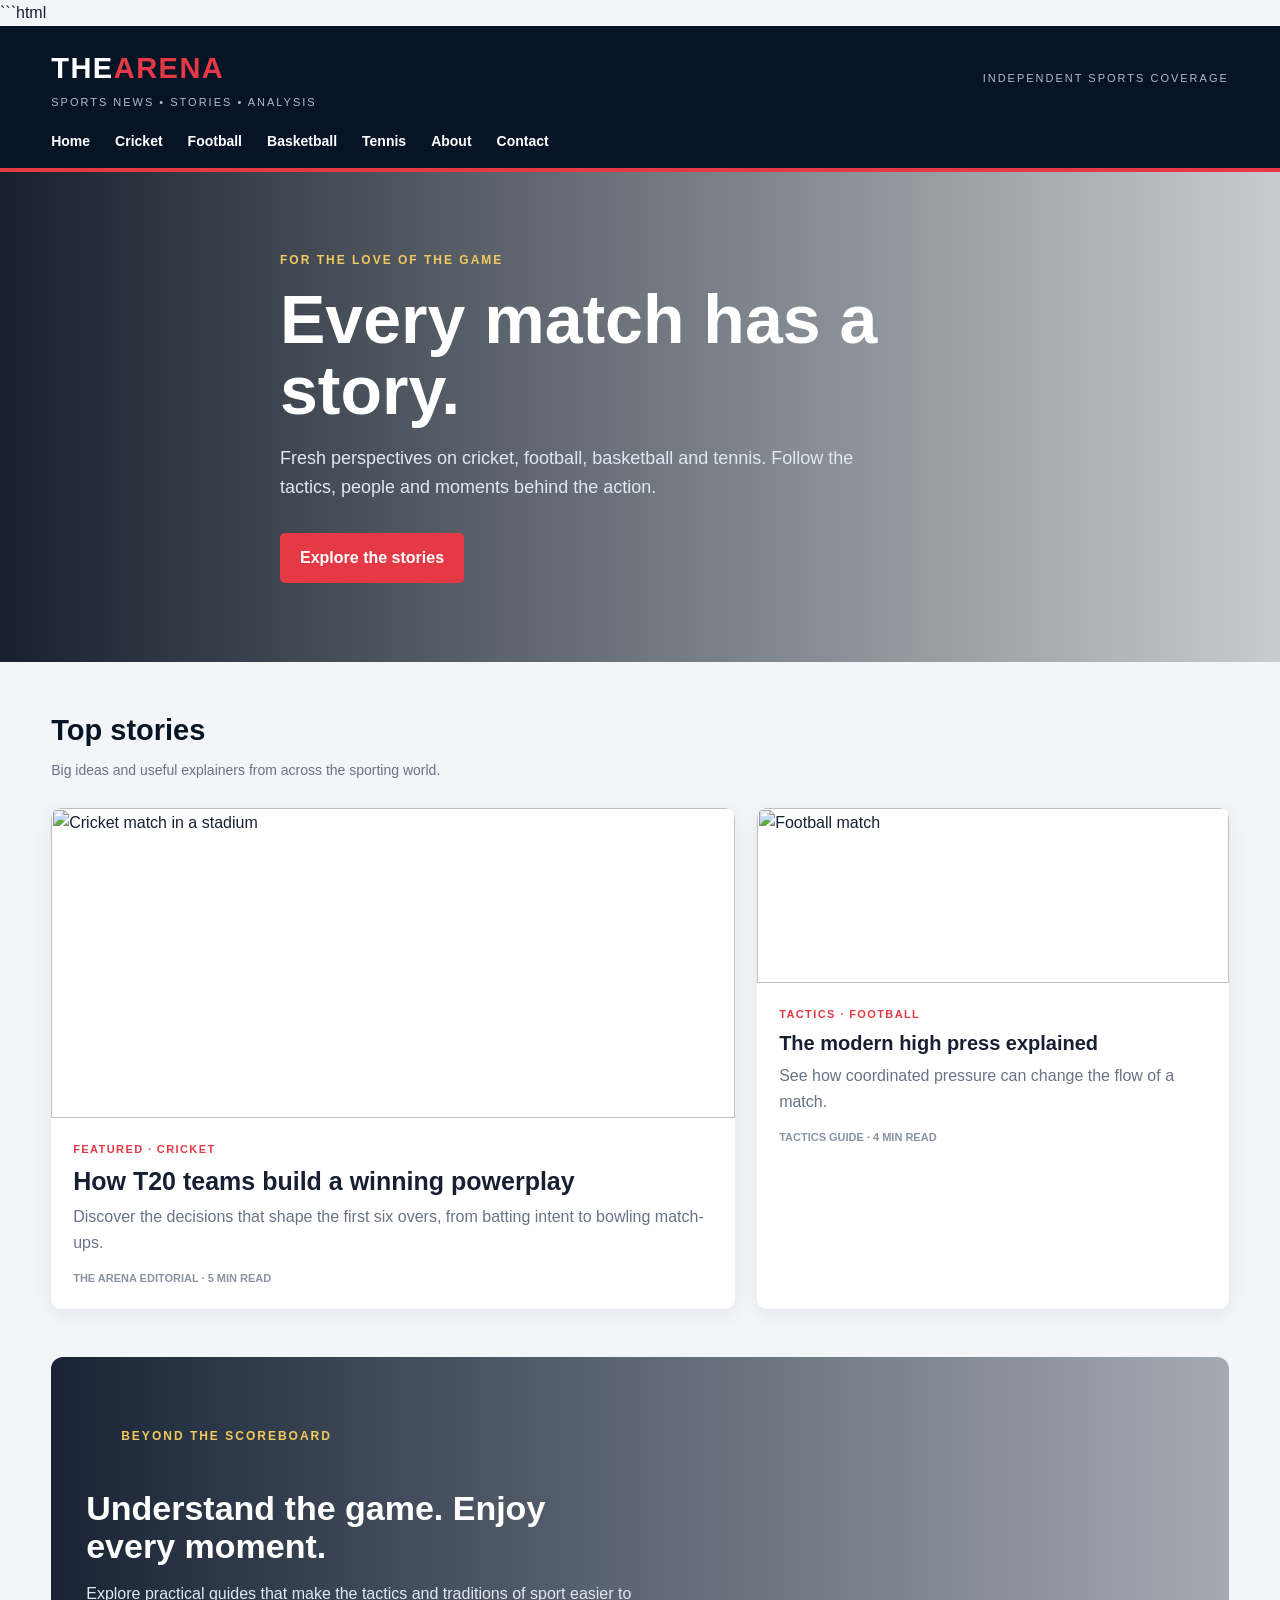
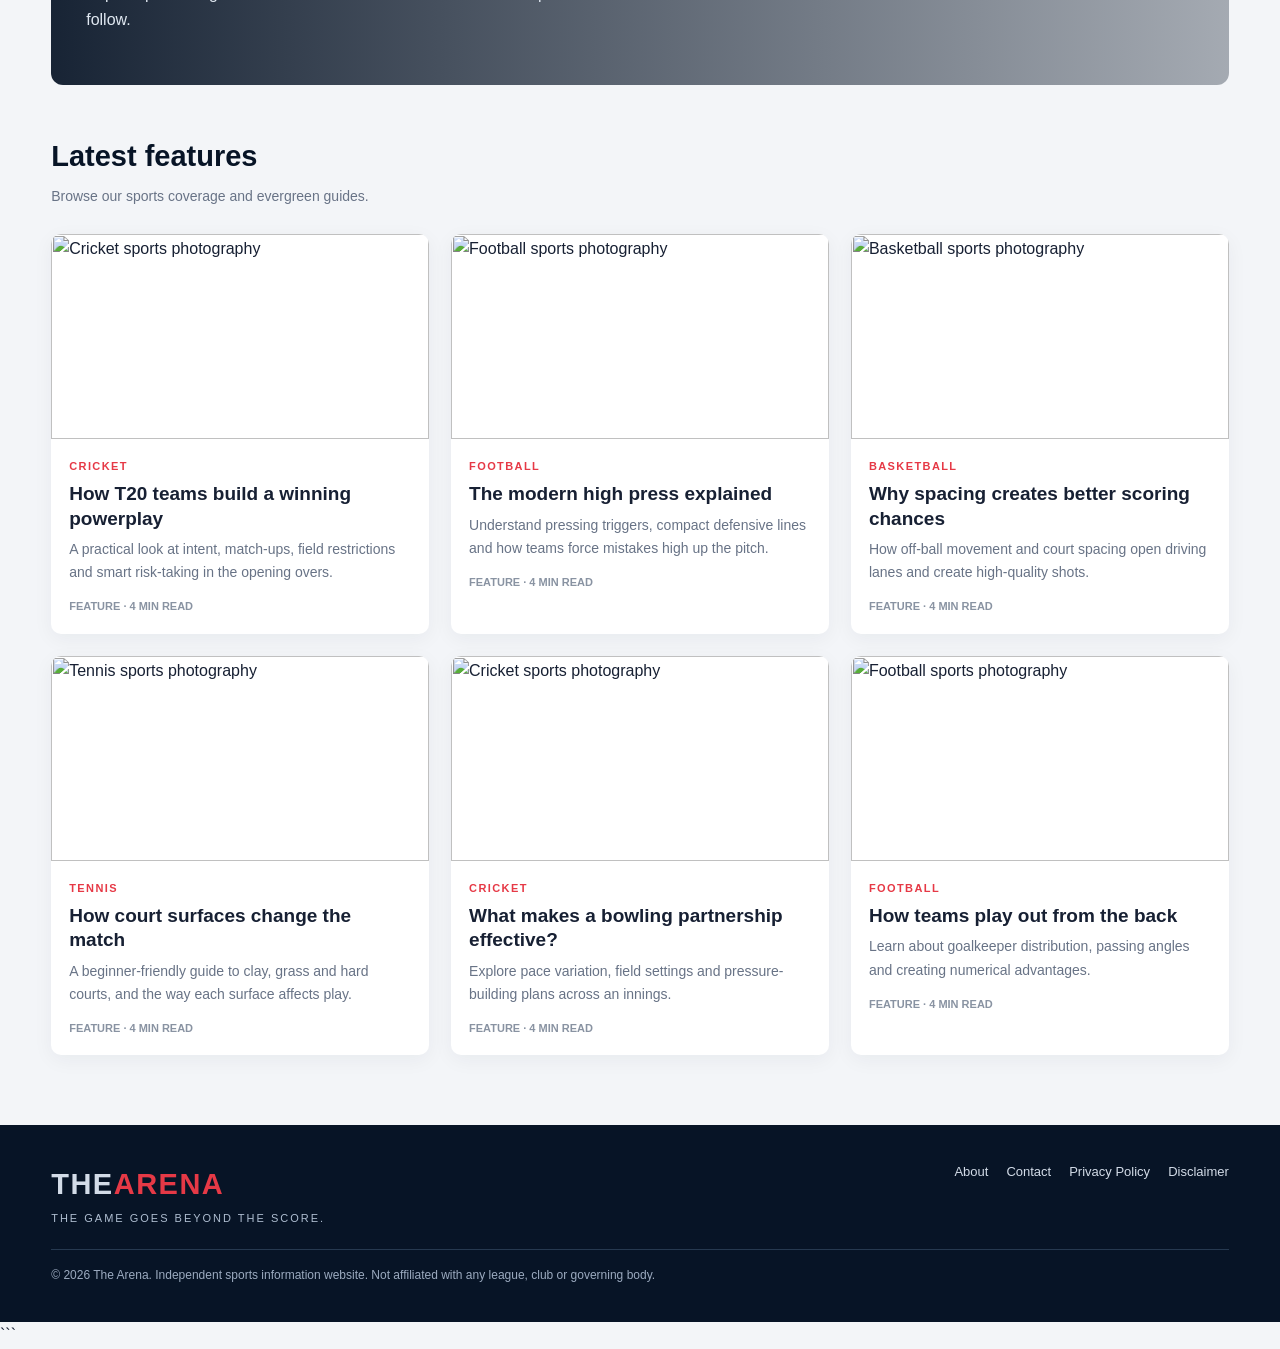
==== commit ed784ab3: "Update index.html" ====
--- a/index.html
+++ b/index.html
@@ -1,39 +1,29 @@
-
-<!DOCTYPE html>
+```html
+<!doctype html>
 <html lang="en">
 
 <head>
-    <meta charset="UTF-8">
-    <meta name="viewport" content="width=device-width, initial-scale=1.0">
-
-    <meta name="description"
-        content="The Arena - Independent sports news, stories, analysis and guides covering cricket, football, basketball and tennis.">
-
-    <meta name="keywords"
-        content="sports news, cricket, football, basketball, tennis, sports analysis">
-
-    <title>The Arena | Sports News & Analysis</title>
-
+    <meta charset="utf-8">
+    <meta name="viewport" content="width=device-width,initial-scale=1">
+    <meta name="description" content="The Arena sports news, features and analysis.">
+
+    <title>Sports News & Analysis | The Arena</title>
     <link rel="stylesheet" href="style.css">
 </head>
 
 <body>
 
-<!-- ================= HEADER ================= -->
-
-<header class="site-header">
-
-    <div class="container header-inner">
-
-        <a href="index.html" class="logo">
-            THE<span>ARENA</span>
-        </a>
-
-        <p class="tagline">
-            Sports news · stories · analysis
-        </p>
-
-        <nav class="main-nav">
+<header>
+    <div class="container">
+        <div class="topbar">
+            <div>
+                <a class="logo" href="index.html">THE<b>ARENA</b></a>
+                <div class="tagline">Sports news • stories • analysis</div>
+            </div>
+            <div class="tagline">Independent sports coverage</div>
+        </div>
+
+        <nav>
             <a href="index.html">Home</a>
             <a href="cricket.html">Cricket</a>
             <a href="football.html">Football</a>
@@ -42,379 +32,78 @@
             <a href="about.html">About</a>
             <a href="contact.html">Contact</a>
         </nav>
-
     </div>
-
 </header>
 
-
-<!-- ================= HERO ================= -->
-
 <section class="hero">
-
-    <div class="hero-overlay">
-
-        <div class="container hero-content">
-
-            <span class="eyebrow">
-                THE WORLD OF SPORT
-            </span>
-
-            <h1>
-                Every match has a story.
-            </h1>
-
-            <p>
-                Follow the moments, tactics, players and ideas that make sport worth watching.
-            </p>
-
-            <a href="#latest" class="btn">
-                Explore Latest Stories
-            </a>
-
-        </div>
-
+    <div class="container hero-inner">
+        <div class="eyebrow">For the love of the game</div>
+
+        <h1>
+            Every match has a story.
+        </h1>
+
+        <p>
+            Fresh perspectives on cricket, football, basketball and tennis.
+            Follow the tactics, people and moments behind the action.
+        </p>
+
+        <a class="btn" href="#latest">
+            Explore the stories
+        </a>
     </div>
-
 </section>
 
-
-<!-- ================= MAIN ================= -->
-
-<main>
-
-
-<!-- ================= INTRO ================= -->
-
-<section class="intro">
-
-    <div class="container">
-
-        <div class="section-heading">
-
+<main class="container">
+
+    <section style="margin-bottom:45px">
+
+        <div class="section-title">
             <div>
-                <span class="small-label">
-                    WELCOME TO THE ARENA
-                </span>
-
-                <h2>
-                    More than just the score.
-                </h2>
-            </div>
-
-            <p>
-                The Arena brings together sports stories, practical explainers
-                and tactical analysis for fans who want to understand the game
-                as well as enjoy it.
-            </p>
-
-        </div>
-
-    </div>
-
-</section>
-
-
-<!-- ================= FEATURED ================= -->
-
-<section class="featured">
-
-    <div class="container">
-
-        <div class="section-title">
-
-            <span class="small-label">
-                FEATURED
-            </span>
-
-            <h2>
-                Stories worth reading
-            </h2>
-
-        </div>
-
-
-        <div class="featured-grid">
-
-
-            <!-- FEATURE 1 -->
-
-            <article class="featured-card">
+                <h2>Top stories</h2>
+                <p>
+                    Big ideas and useful explainers from across the sporting world.
+                </p>
+            </div>
+        </div>
+
+        <div class="feature-grid">
+
+            <article class="feature">
 
                 <a href="cricket.html">
 
                     <img
-                        src="https://images.unsplash.com/photo-1540747913346-19e32dc3e97e?auto=format&fit=crop&w=1400&q=85"
+                        src="https://images.unsplash.com/photo-1540747913346-19e32dc3e97e?auto=format&fit=crop&w=1000&q=85"
                         alt="Cricket match in a stadium">
 
-                    <div class="card-content">
-
-                        <span class="category">
-                            CRICKET
-                        </span>
+                    <div class="feature-body">
+
+                        <div class="category">
+                            Featured · Cricket
+                        </div>
 
                         <h3>
                             How T20 teams build a winning powerplay
                         </h3>
 
                         <p>
-                            Explore the decisions behind aggressive batting,
-                            bowling match-ups, field restrictions and early
-                            momentum.
-                        </p>
-
-                        <span class="read-more">
-                            Read Story →
-                        </span>
-
-                    </div>
-
-                </a>
-
-            </article>
-
-
-            <!-- FEATURE 2 -->
-
-            <article class="featured-card">
-
-                <a href="football.html">
-
-                    <img
-                        src="https://images.unsplash.com/photo-1574629810360-7efbbe195018?auto=format&fit=crop&w=1400&q=85"
-                        alt="Football match in a stadium">
-
-                    <div class="card-content">
-
-                        <span class="category">
-                            FOOTBALL
-                        </span>
-
-                        <h3>
-                            Understanding the modern high press
-                        </h3>
-
-                        <p>
-                            Learn how coordinated pressing forces mistakes,
-                            controls space and changes the rhythm of a match.
-                        </p>
-
-                        <span class="read-more">
-                            Read Story →
-                        </span>
-
-                    </div>
-
-                </a>
-
-            </article>
-
-
-        </div>
-
-    </div>
-
-</section>
-
-
-<!-- ================= SPORTS ================= -->
-
-<section class="sports-section">
-
-    <div class="container">
-
-        <div class="section-title">
-
-            <span class="small-label">
-                EXPLORE SPORTS
-            </span>
-
-            <h2>
-                Choose your game
-            </h2>
-
-        </div>
-
-
-        <div class="sports-grid">
-
-
-            <!-- CRICKET -->
-
-            <a href="cricket.html" class="sport-card">
-
-                <img
-                    src="https://images.unsplash.com/photo-1531415074968-036ba1b575da?auto=format&fit=crop&w=1000&q=85"
-                    alt="Cricket player">
-
-                <div class="sport-overlay">
-
-                    <span>
-                        SPORT
-                    </span>
-
-                    <h3>
-                        Cricket
-                    </h3>
-
-                    <p>
-                        Matches, tactics and stories.
-                    </p>
-
-                </div>
-
-            </a>
-
-
-            <!-- FOOTBALL -->
-
-            <a href="football.html" class="sport-card">
-
-                <img
-                    src="https://images.unsplash.com/photo-1522778119026-d647f0596c20?auto=format&fit=crop&w=1000&q=85"
-                    alt="Football player">
-
-                <div class="sport-overlay">
-
-                    <span>
-                        SPORT
-                    </span>
-
-                    <h3>
-                        Football
-                    </h3>
-
-                    <p>
-                        Tactics, players and matches.
-                    </p>
-
-                </div>
-
-            </a>
-
-
-            <!-- BASKETBALL -->
-
-            <a href="basketball.html" class="sport-card">
-
-                <img
-                    src="https://images.unsplash.com/photo-1546519638-68e109498ffc?auto=format&fit=crop&w=1000&q=85"
-                    alt="Basketball game">
-
-                <div class="sport-overlay">
-
-                    <span>
-                        SPORT
-                    </span>
-
-                    <h3>
-                        Basketball
-                    </h3>
-
-                    <p>
-                        Strategy, movement and scoring.
-                    </p>
-
-                </div>
-
-            </a>
-
-
-            <!-- TENNIS -->
-
-            <a href="tennis.html" class="sport-card">
-
-                <img
-                    src="https://images.unsplash.com/photo-1622279457486-62dcc4a431d6?auto=format&fit=crop&w=1000&q=85"
-                    alt="Tennis player">
-
-                <div class="sport-overlay">
-
-                    <span>
-                        SPORT
-                    </span>
-
-                    <h3>
-                        Tennis
-                    </h3>
-
-                    <p>
-                        Players, surfaces and strategy.
-                    </p>
-
-                </div>
-
-            </a>
-
-
-        </div>
-
-    </div>
-
-</section>
-
-
-<!-- ================= LATEST STORIES ================= -->
-
-<section class="latest" id="latest">
-
-    <div class="container">
-
-        <div class="section-title">
-
-            <span class="small-label">
-                LATEST FEATURES
-            </span>
-
-            <h2>
-                From the sporting world
-            </h2>
-
-        </div>
-
-
-        <div class="article-grid">
-
-
-            <!-- ARTICLE 1 -->
-
-            <article class="article-card">
-
-                <a href="cricket.html">
-
-                    <img
-                        src="https://images.unsplash.com/photo-1540747913346-19e32dc3e97e?auto=format&fit=crop&w=1000&q=85"
-                        alt="Cricket match">
-
-                    <div class="article-content">
-
-                        <span class="category">
-                            CRICKET
-                        </span>
-
-                        <h3>
-                            What makes a bowling partnership effective?
-                        </h3>
-
-                        <p>
-                            Discover how pace variation, field settings and
-                            pressure work together throughout an innings.
-                        </p>
-
-                        <span class="read-more">
-                            Explore →
-                        </span>
-
-                    </div>
-
-                </a>
-
-            </article>
-
-
-            <!-- ARTICLE 2 -->
-
-            <article class="article-card">
+                            Discover the decisions that shape the first six overs,
+                            from batting intent to bowling match-ups.
+                        </p>
+
+                        <div class="meta">
+                            THE ARENA EDITORIAL · 5 MIN READ
+                        </div>
+
+                    </div>
+
+                </a>
+
+            </article>
+
+
+            <article class="feature side-feature">
 
                 <a href="football.html">
 
@@ -422,273 +111,315 @@
                         src="https://images.unsplash.com/photo-1574629810360-7efbbe195018?auto=format&fit=crop&w=1000&q=85"
                         alt="Football match">
 
-                    <div class="article-content">
-
-                        <span class="category">
-                            FOOTBALL
-                        </span>
+                    <div class="feature-body">
+
+                        <div class="category">
+                            Tactics · Football
+                        </div>
+
+                        <h3>
+                            The modern high press explained
+                        </h3>
+
+                        <p>
+                            See how coordinated pressure can change the flow of a match.
+                        </p>
+
+                        <div class="meta">
+                            TACTICS GUIDE · 4 MIN READ
+                        </div>
+
+                    </div>
+
+                </a>
+
+            </article>
+
+        </div>
+
+    </section>
+
+
+    <div class="banner">
+
+        <div>
+
+            <div class="eyebrow">
+                Beyond the scoreboard
+            </div>
+
+            <h2>
+                Understand the game. Enjoy every moment.
+            </h2>
+
+            <p>
+                Explore practical guides that make the tactics and traditions
+                of sport easier to follow.
+            </p>
+
+        </div>
+
+    </div>
+
+
+    <section id="latest">
+
+        <div class="section-title">
+
+            <div>
+
+                <h2>
+                    Latest features
+                </h2>
+
+                <p>
+                    Browse our sports coverage and evergreen guides.
+                </p>
+
+            </div>
+
+        </div>
+
+
+        <div class="story-grid">
+
+
+            <article class="story">
+
+                <a href="cricket.html">
+
+                    <img
+                        src="https://images.unsplash.com/photo-1540747913346-19e32dc3e97e?auto=format&fit=crop&w=1000&q=85"
+                        alt="Cricket sports photography"
+                        loading="lazy">
+
+                    <div class="story-body">
+
+                        <div class="category">
+                            Cricket
+                        </div>
+
+                        <h3>
+                            How T20 teams build a winning powerplay
+                        </h3>
+
+                        <p>
+                            A practical look at intent, match-ups, field restrictions
+                            and smart risk-taking in the opening overs.
+                        </p>
+
+                        <div class="meta">
+                            FEATURE · 4 MIN READ
+                        </div>
+
+                    </div>
+
+                </a>
+
+            </article>
+
+
+            <article class="story">
+
+                <a href="football.html">
+
+                    <img
+                        src="https://images.unsplash.com/photo-1574629810360-7efbbe195018?auto=format&fit=crop&w=1000&q=85"
+                        alt="Football sports photography"
+                        loading="lazy">
+
+                    <div class="story-body">
+
+                        <div class="category">
+                            Football
+                        </div>
+
+                        <h3>
+                            The modern high press explained
+                        </h3>
+
+                        <p>
+                            Understand pressing triggers, compact defensive lines
+                            and how teams force mistakes high up the pitch.
+                        </p>
+
+                        <div class="meta">
+                            FEATURE · 4 MIN READ
+                        </div>
+
+                    </div>
+
+                </a>
+
+            </article>
+
+
+            <article class="story">
+
+                <a href="basketball.html">
+
+                    <img
+                        src="https://images.unsplash.com/photo-1546519638-68e109498ffc?auto=format&fit=crop&w=1000&q=85"
+                        alt="Basketball sports photography"
+                        loading="lazy">
+
+                    <div class="story-body">
+
+                        <div class="category">
+                            Basketball
+                        </div>
+
+                        <h3>
+                            Why spacing creates better scoring chances
+                        </h3>
+
+                        <p>
+                            How off-ball movement and court spacing open driving lanes
+                            and create high-quality shots.
+                        </p>
+
+                        <div class="meta">
+                            FEATURE · 4 MIN READ
+                        </div>
+
+                    </div>
+
+                </a>
+
+            </article>
+
+
+            <article class="story">
+
+                <a href="tennis.html">
+
+                    <img
+                        src="https://images.unsplash.com/photo-1622279457486-62dcc4a431d6?auto=format&fit=crop&w=1000&q=85"
+                        alt="Tennis sports photography"
+                        loading="lazy">
+
+                    <div class="story-body">
+
+                        <div class="category">
+                            Tennis
+                        </div>
+
+                        <h3>
+                            How court surfaces change the match
+                        </h3>
+
+                        <p>
+                            A beginner-friendly guide to clay, grass and hard courts,
+                            and the way each surface affects play.
+                        </p>
+
+                        <div class="meta">
+                            FEATURE · 4 MIN READ
+                        </div>
+
+                    </div>
+
+                </a>
+
+            </article>
+
+
+            <article class="story">
+
+                <a href="cricket.html">
+
+                    <img
+                        src="https://images.unsplash.com/photo-1531415074968-036ba1b575da?auto=format&fit=crop&w=1000&q=85"
+                        alt="Cricket sports photography"
+                        loading="lazy">
+
+                    <div class="story-body">
+
+                        <div class="category">
+                            Cricket
+                        </div>
+
+                        <h3>
+                            What makes a bowling partnership effective?
+                        </h3>
+
+                        <p>
+                            Explore pace variation, field settings and pressure-building
+                            plans across an innings.
+                        </p>
+
+                        <div class="meta">
+                            FEATURE · 4 MIN READ
+                        </div>
+
+                    </div>
+
+                </a>
+
+            </article>
+
+
+            <article class="story">
+
+                <a href="football.html">
+
+                    <img
+                        src="https://images.unsplash.com/photo-1522778119026-d647f0596c20?auto=format&fit=crop&w=1000&q=85"
+                        alt="Football sports photography"
+                        loading="lazy">
+
+                    <div class="story-body">
+
+                        <div class="category">
+                            Football
+                        </div>
 
                         <h3>
                             How teams play out from the back
                         </h3>
 
                         <p>
-                            Learn how passing angles, goalkeeper distribution
-                            and movement create space.
-                        </p>
-
-                        <span class="read-more">
-                            Explore →
-                        </span>
-
-                    </div>
-
-                </a>
-
-            </article>
-
-
-            <!-- ARTICLE 3 -->
-
-            <article class="article-card">
-
-                <a href="basketball.html">
-
-                    <img
-                        src="https://images.unsplash.com/photo-1546519638-68e109498ffc?auto=format&fit=crop&w=1000&q=85"
-                        alt="Basketball game">
-
-                    <div class="article-content">
-
-                        <span class="category">
-                            BASKETBALL
-                        </span>
-
-                        <h3>
-                            Why spacing creates better scoring chances
-                        </h3>
-
-                        <p>
-                            Understand how movement and spacing create driving
-                            lanes and high-quality shots.
-                        </p>
-
-                        <span class="read-more">
-                            Explore →
-                        </span>
-
-                    </div>
-
-                </a>
-
-            </article>
-
-
-            <!-- ARTICLE 4 -->
-
-            <article class="article-card">
-
-                <a href="tennis.html">
-
-                    <img
-                        src="https://images.unsplash.com/photo-1622279457486-62dcc4a431d6?auto=format&fit=crop&w=1000&q=85"
-                        alt="Tennis court">
-
-                    <div class="article-content">
-
-                        <span class="category">
-                            TENNIS
-                        </span>
-
-                        <h3>
-                            How court surfaces change the match
-                        </h3>
-
-                        <p>
-                            A simple guide to clay, grass and hard courts and
-                            how each surface affects play.
-                        </p>
-
-                        <span class="read-more">
-                            Explore →
-                        </span>
-
-                    </div>
-
-                </a>
-
-            </article>
-
-
-            <!-- ARTICLE 5 -->
-
-            <article class="article-card">
-
-                <a href="cricket.html">
-
-                    <img
-                        src="https://images.unsplash.com/photo-1531415074968-036ba1b575da?auto=format&fit=crop&w=1000&q=85"
-                        alt="Cricket player">
-
-                    <div class="article-content">
-
-                        <span class="category">
-                            CRICKET
-                        </span>
-
-                        <h3>
-                            The importance of fielding in modern cricket
-                        </h3>
-
-                        <p>
-                            See how athletic fielding can save runs, create
-                            pressure and change important moments.
-                        </p>
-
-                        <span class="read-more">
-                            Explore →
-                        </span>
-
-                    </div>
-
-                </a>
-
-            </article>
-
-
-            <!-- ARTICLE 6 -->
-
-            <article class="article-card">
-
-                <a href="football.html">
-
-                    <img
-                        src="https://images.unsplash.com/photo-1522778119026-d647f0596c20?auto=format&fit=crop&w=1000&q=85"
-                        alt="Football stadium">
-
-                    <div class="article-content">
-
-                        <span class="category">
-                            FOOTBALL
-                        </span>
-
-                        <h3>
-                            Why movement without the ball matters
-                        </h3>
-
-                        <p>
-                            Off-ball movement can open passing lanes and create
-                            opportunities before the ball arrives.
-                        </p>
-
-                        <span class="read-more">
-                            Explore →
-                        </span>
-
-                    </div>
-
-                </a>
-
-            </article>
-
-
-        </div>
-
-    </div>
-
-</section>
-
-
-<!-- ================= CTA ================= -->
-
-<section class="cta">
+                            Learn about goalkeeper distribution, passing angles
+                            and creating numerical advantages.
+                        </p>
+
+                        <div class="meta">
+                            FEATURE · 4 MIN READ
+                        </div>
+
+                    </div>
+
+                </a>
+
+            </article>
+
+        </div>
+
+    </section>
+
+</main>
+
+
+<footer>
 
     <div class="container">
 
-        <div class="cta-box">
-
-            <span class="small-label">
-                THE ARENA
-            </span>
-
-            <h2>
-                Follow the game beyond the scoreboard.
-            </h2>
-
-            <p>
-                Read practical sports guides, tactical explainers and stories
-                designed for fans who want to understand the action.
-            </p>
-
-            <a href="about.html" class="btn">
-                About The Arena
-            </a>
-
-        </div>
-
-    </div>
-
-</section>
-
-
-</main>
-
-
-<!-- ================= FOOTER ================= -->
-
-<footer class="site-footer">
-
-    <div class="container">
-
-        <div class="footer-main">
-
-            <div class="footer-brand">
-
-                <a href="index.html" class="logo">
-                    THE<span>ARENA</span>
-                </a>
-
-                <p>
-                    Independent sports information, stories and analysis.
-                </p>
+        <div class="footer-row">
+
+            <div>
+
+                <a class="logo" href="index.html">
+                    THE<b>ARENA</b>
+                </a>
+
+                <div class="tagline">
+                    The game goes beyond the score.
+                </div>
 
             </div>
 
 
             <div class="footer-links">
-
-                <h4>
-                    Explore
-                </h4>
-
-                <a href="index.html">
-                    Home
-                </a>
-
-                <a href="cricket.html">
-                    Cricket
-                </a>
-
-                <a href="football.html">
-                    Football
-                </a>
-
-                <a href="basketball.html">
-                    Basketball
-                </a>
-
-                <a href="tennis.html">
-                    Tennis
-                </a>
-
-            </div>
-
-
-            <div class="footer-links">
-
-                <h4>
-                    Information
-                </h4>
 
                 <a href="about.html">
                     About
@@ -713,20 +444,14 @@
 
         <div class="copyright">
 
-            <p>
-                © 2026 The Arena. Independent sports information website.
-            </p>
-
-            <p>
-                The Arena is not affiliated with any league, club or governing body.
-            </p>
+            © 2026 The Arena. Independent sports information website.
+            Not affiliated with any league, club or governing body.
 
         </div>
 
     </div>
 
 </footer>
-
 
 </body>
 </html>
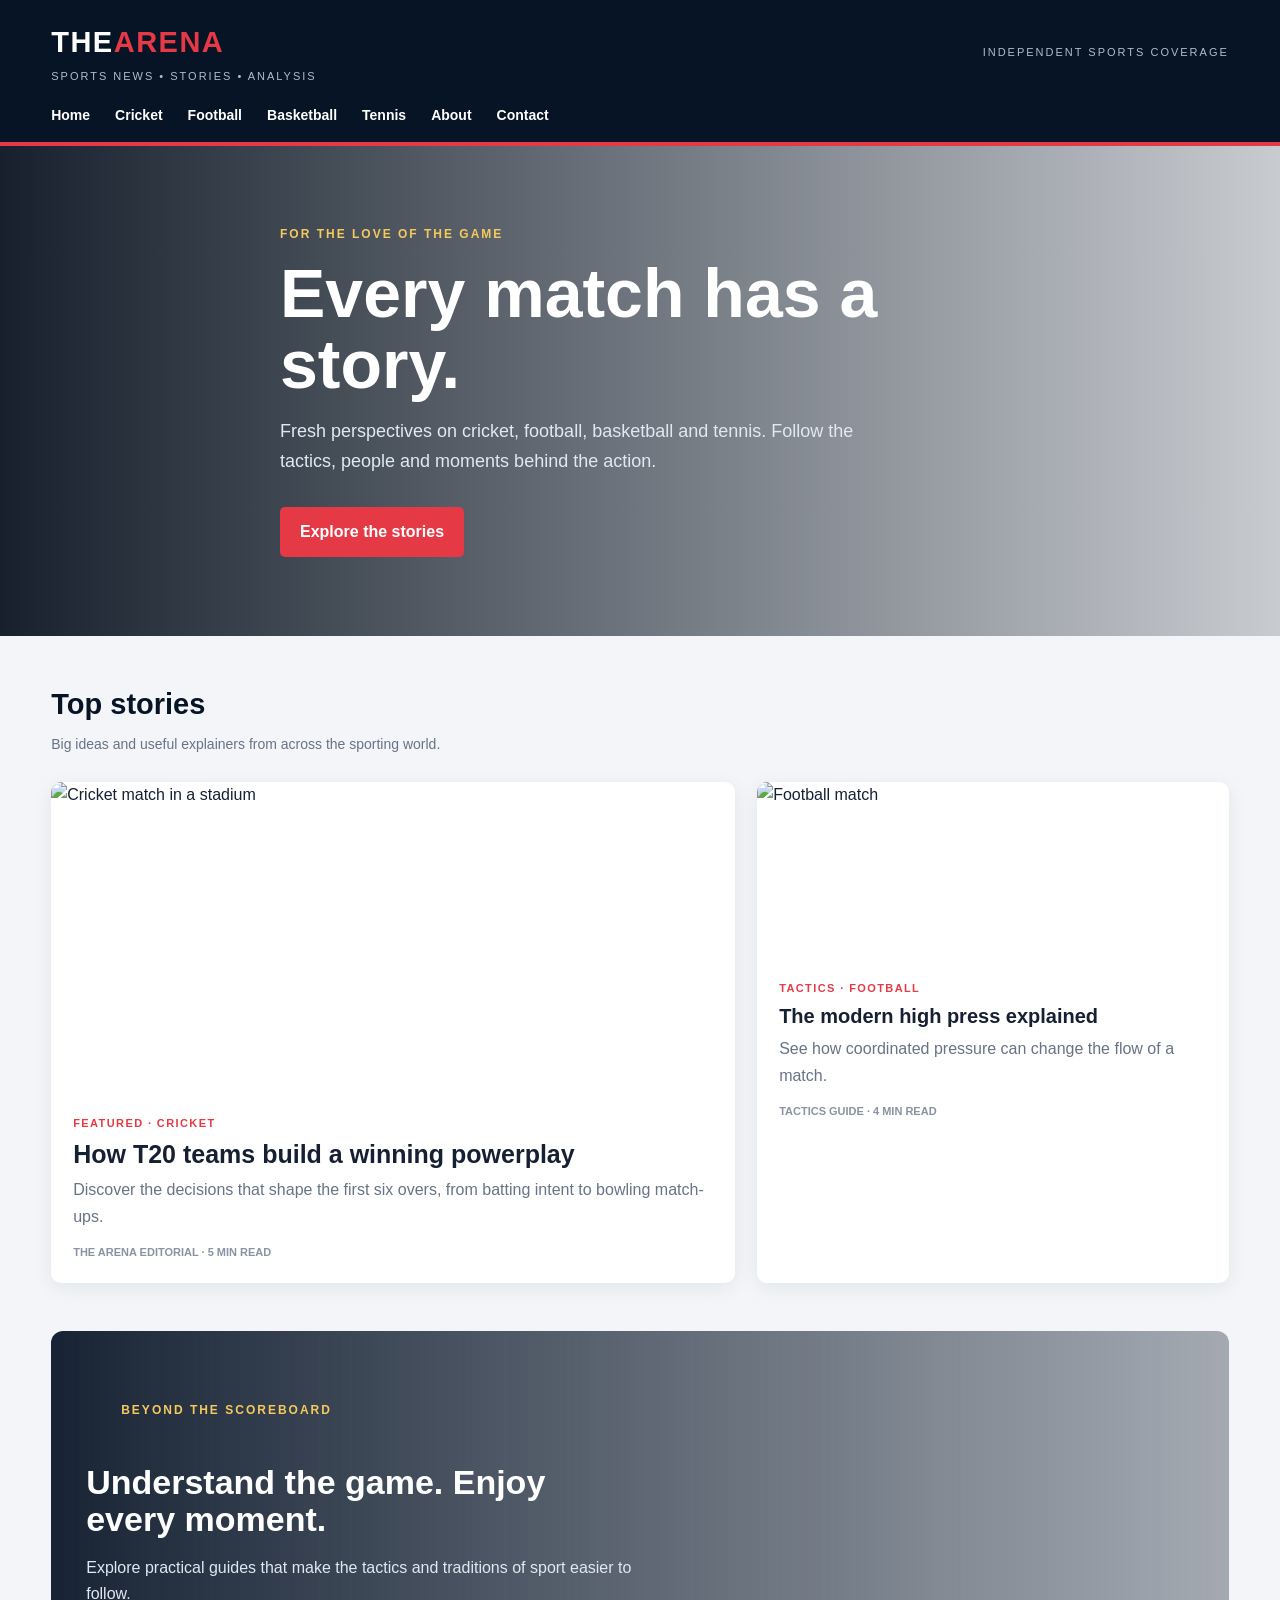
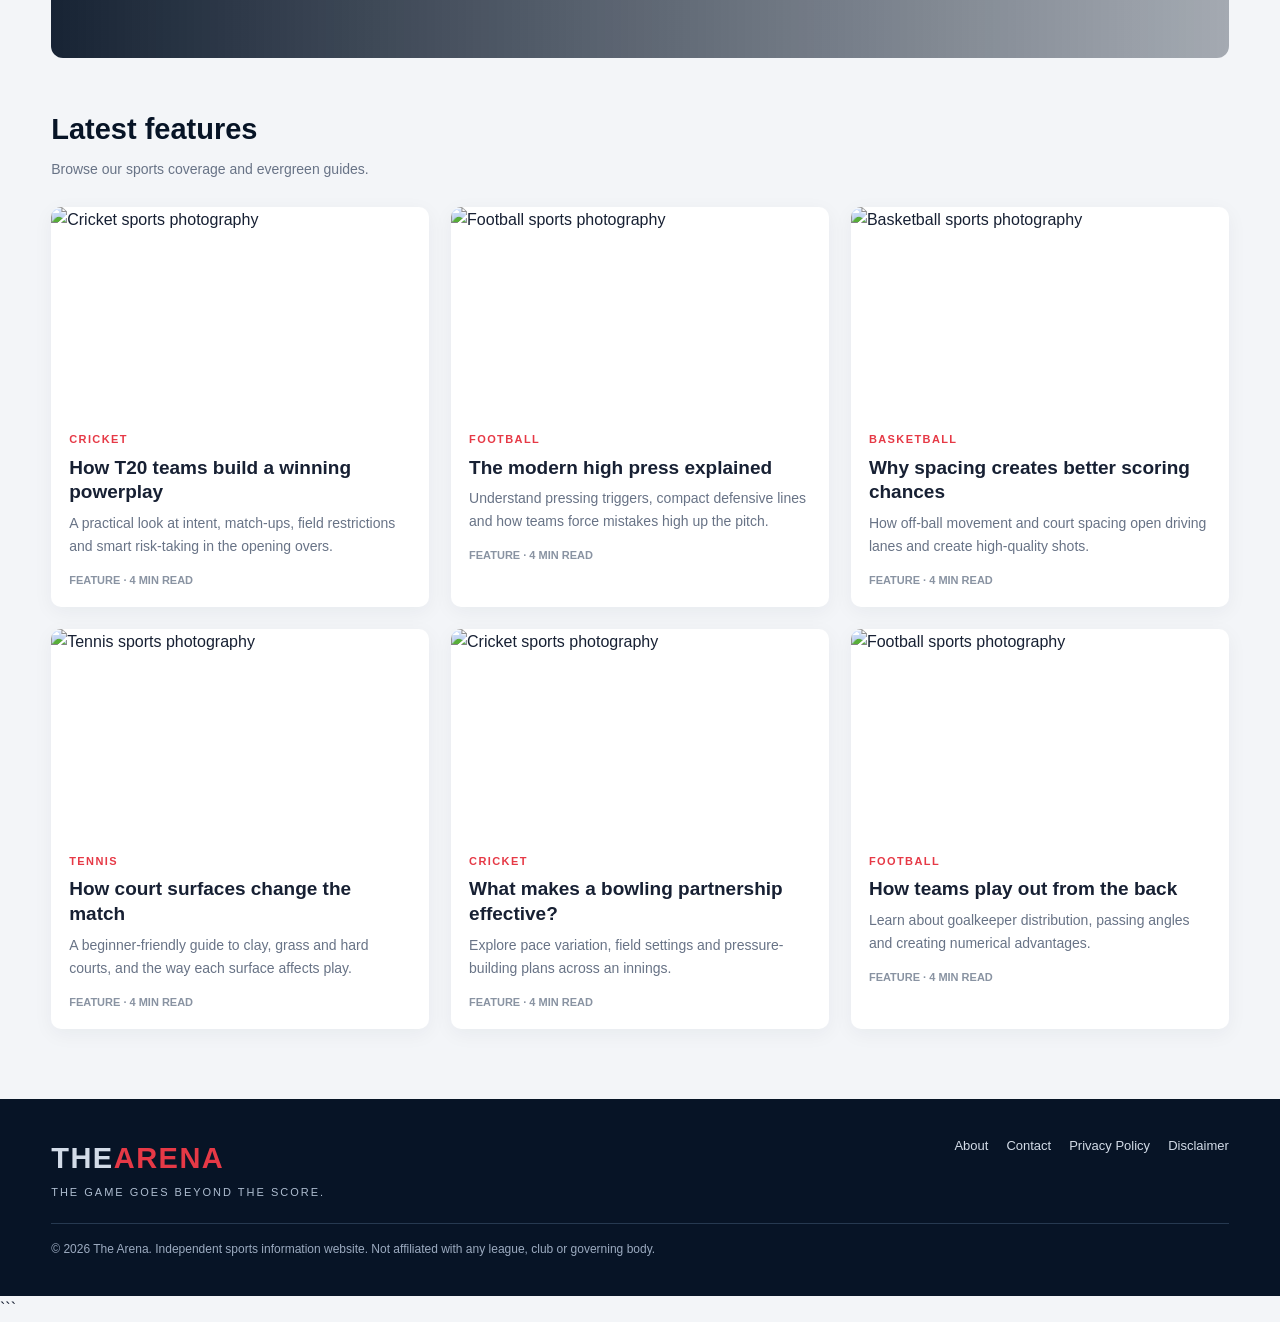
==== commit c97fad11: "Update index.html" ====
--- a/index.html
+++ b/index.html
@@ -1,4 +1,4 @@
-```html
+
 <!doctype html>
 <html lang="en">
 
@@ -8,6 +8,17 @@
     <meta name="description" content="The Arena sports news, features and analysis.">
 
     <title>Sports News & Analysis | The Arena</title>
+
+    <!-- ADCASH LIBRARY -->
+    <script id="aclib" type="text/javascript" src="//acscdn.com/script/aclib.js"></script>
+
+    <!-- ADCASH AUTOTAG -->
+    <script type="text/javascript">
+        aclib.runAutoTag({
+            zoneId: 'a0l8fsl6m8',
+        });
+    </script>
+
     <link rel="stylesheet" href="style.css">
 </head>
 
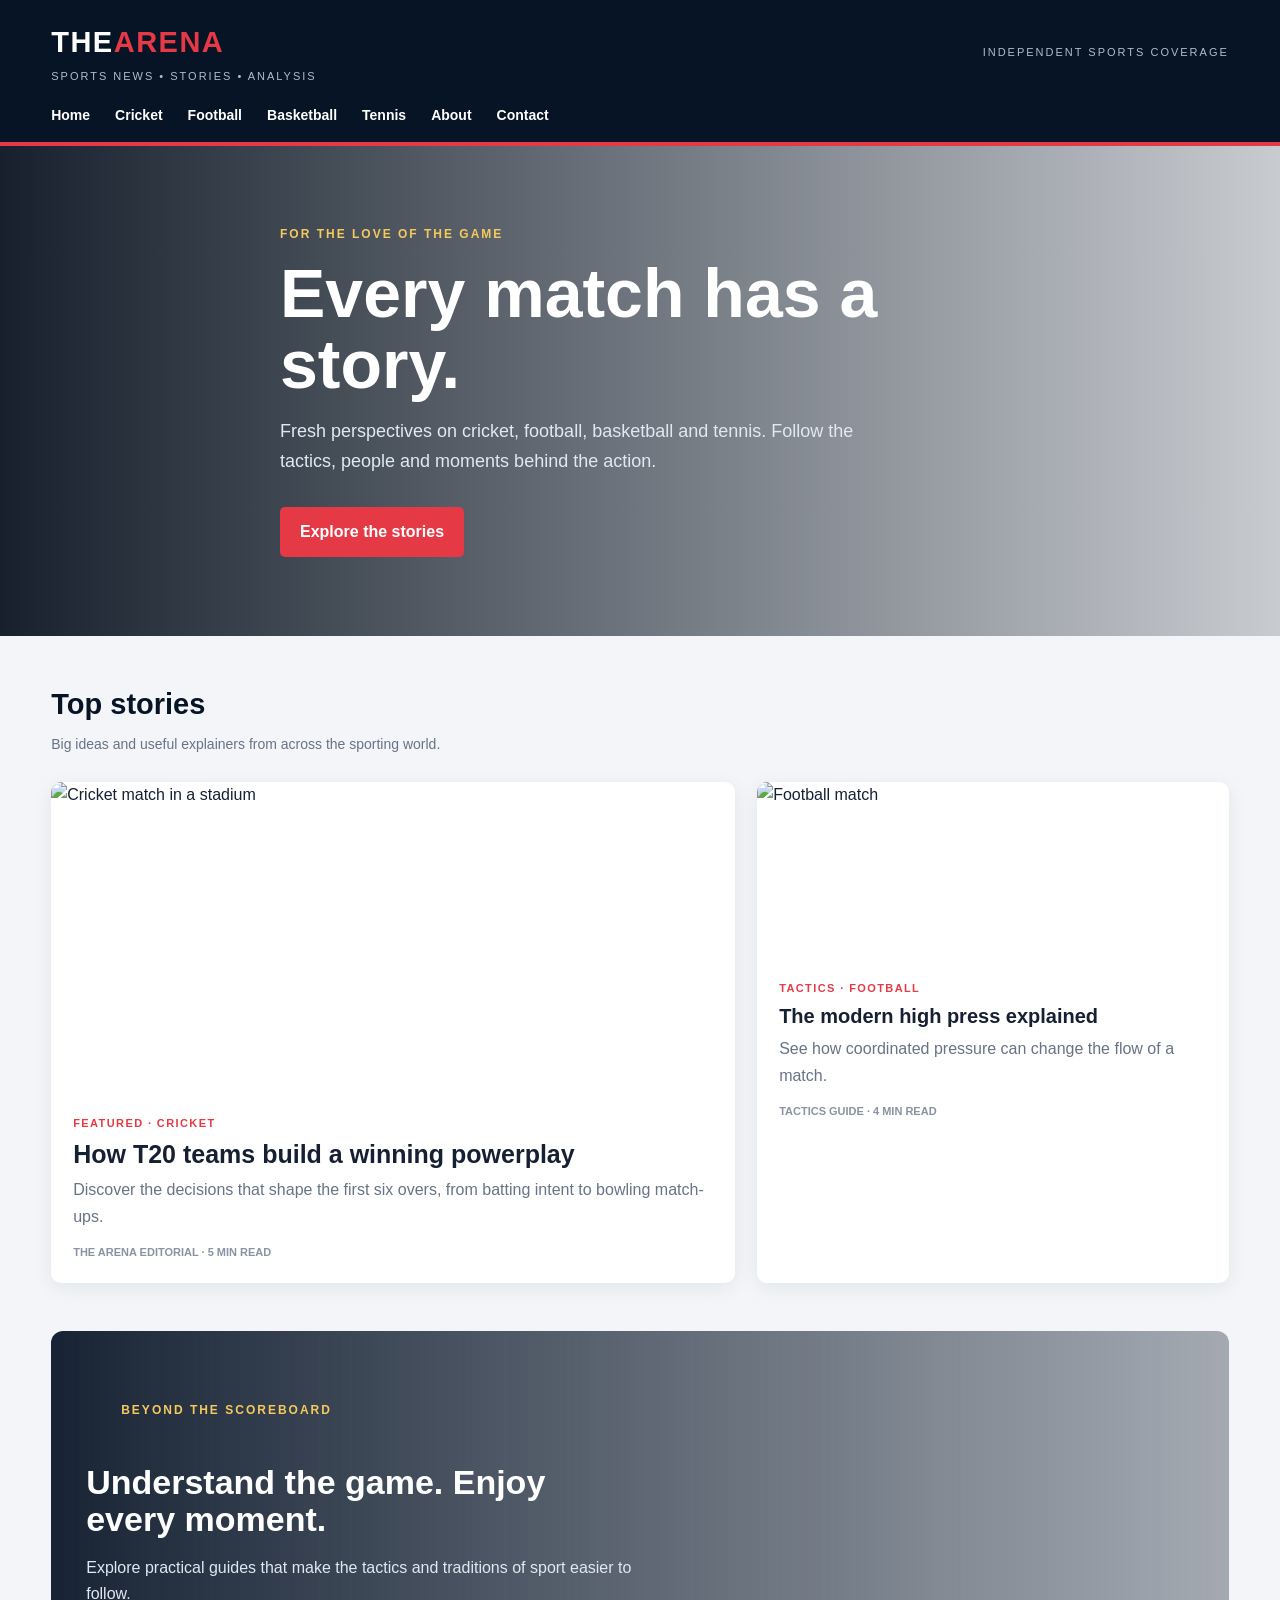
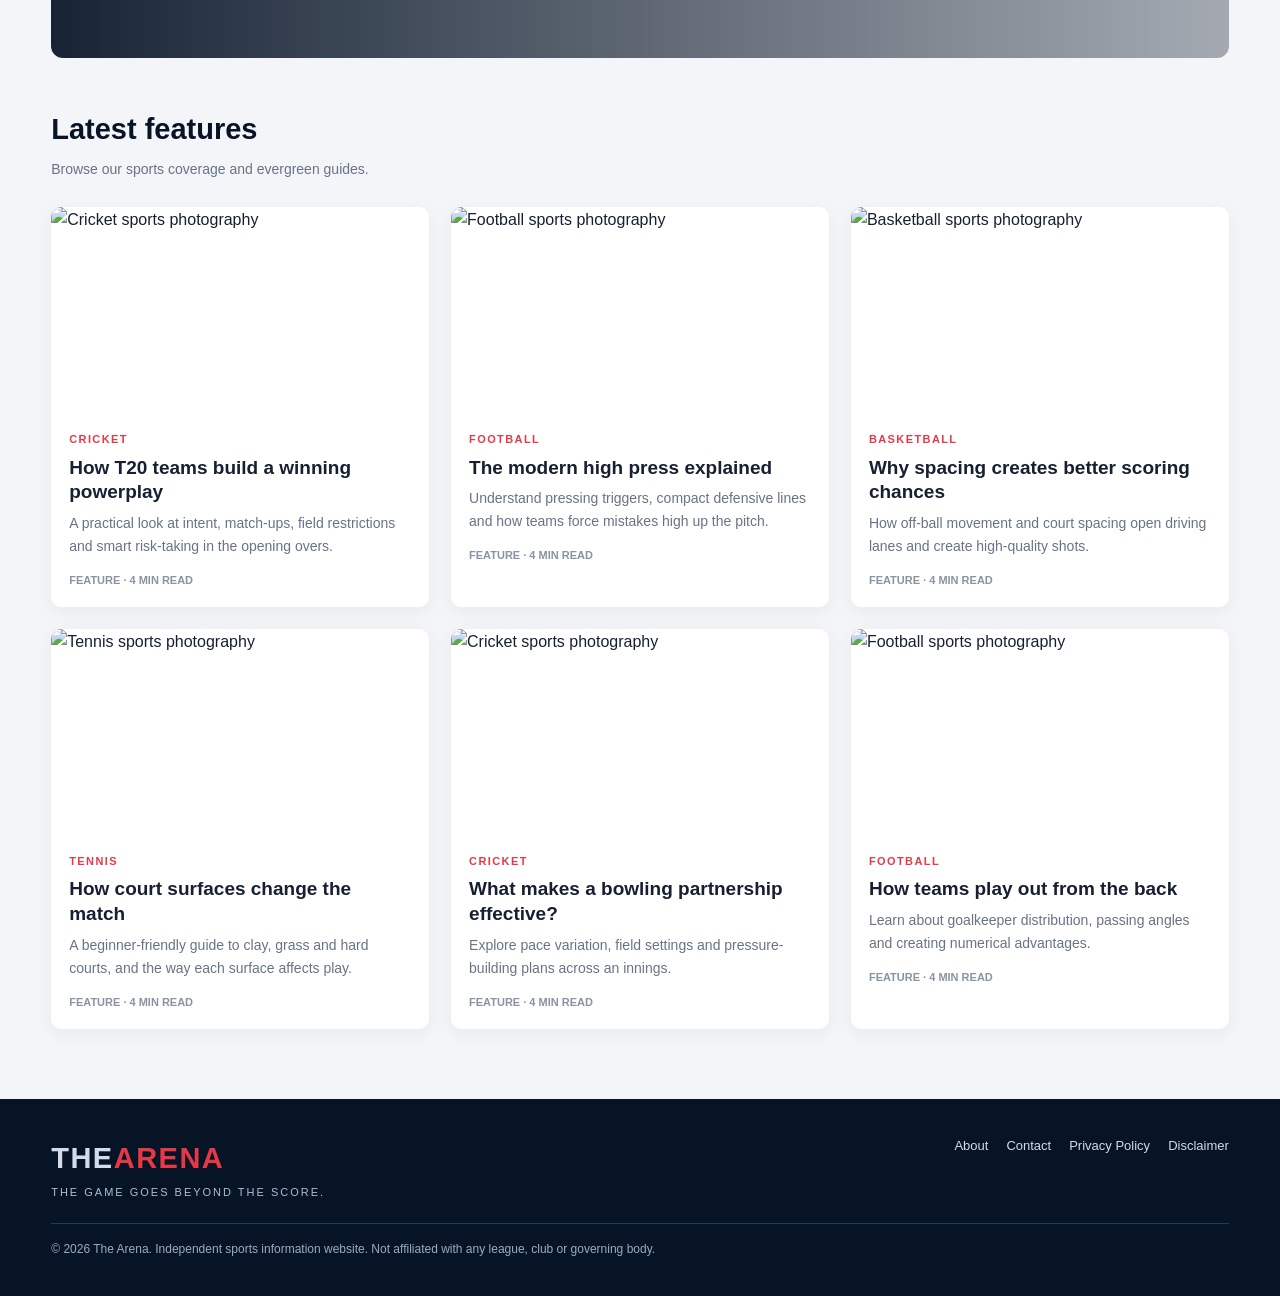
==== commit 7c6468bb: "Update index.html" ====
--- a/index.html
+++ b/index.html
@@ -1,4 +1,3 @@
-
 <!doctype html>
 <html lang="en">
 
@@ -15,7 +14,7 @@
     <!-- ADCASH AUTOTAG -->
     <script type="text/javascript">
         aclib.runAutoTag({
-            zoneId: 'a0l8fsl6m8',
+            zoneId: 'mezp5bcz0o',
         });
     </script>
 
@@ -48,7 +47,10 @@
 
 <section class="hero">
     <div class="container hero-inner">
-        <div class="eyebrow">For the love of the game</div>
+
+        <div class="eyebrow">
+            For the love of the game
+        </div>
 
         <h1>
             Every match has a story.
@@ -62,6 +64,7 @@
         <a class="btn" href="#latest">
             Explore the stories
         </a>
+
     </div>
 </section>
 
@@ -71,10 +74,15 @@
 
         <div class="section-title">
             <div>
-                <h2>Top stories</h2>
+
+                <h2>
+                    Top stories
+                </h2>
+
                 <p>
                     Big ideas and useful explainers from across the sporting world.
                 </p>
+
             </div>
         </div>
 
@@ -466,4 +474,3 @@
 
 </body>
 </html>
-```
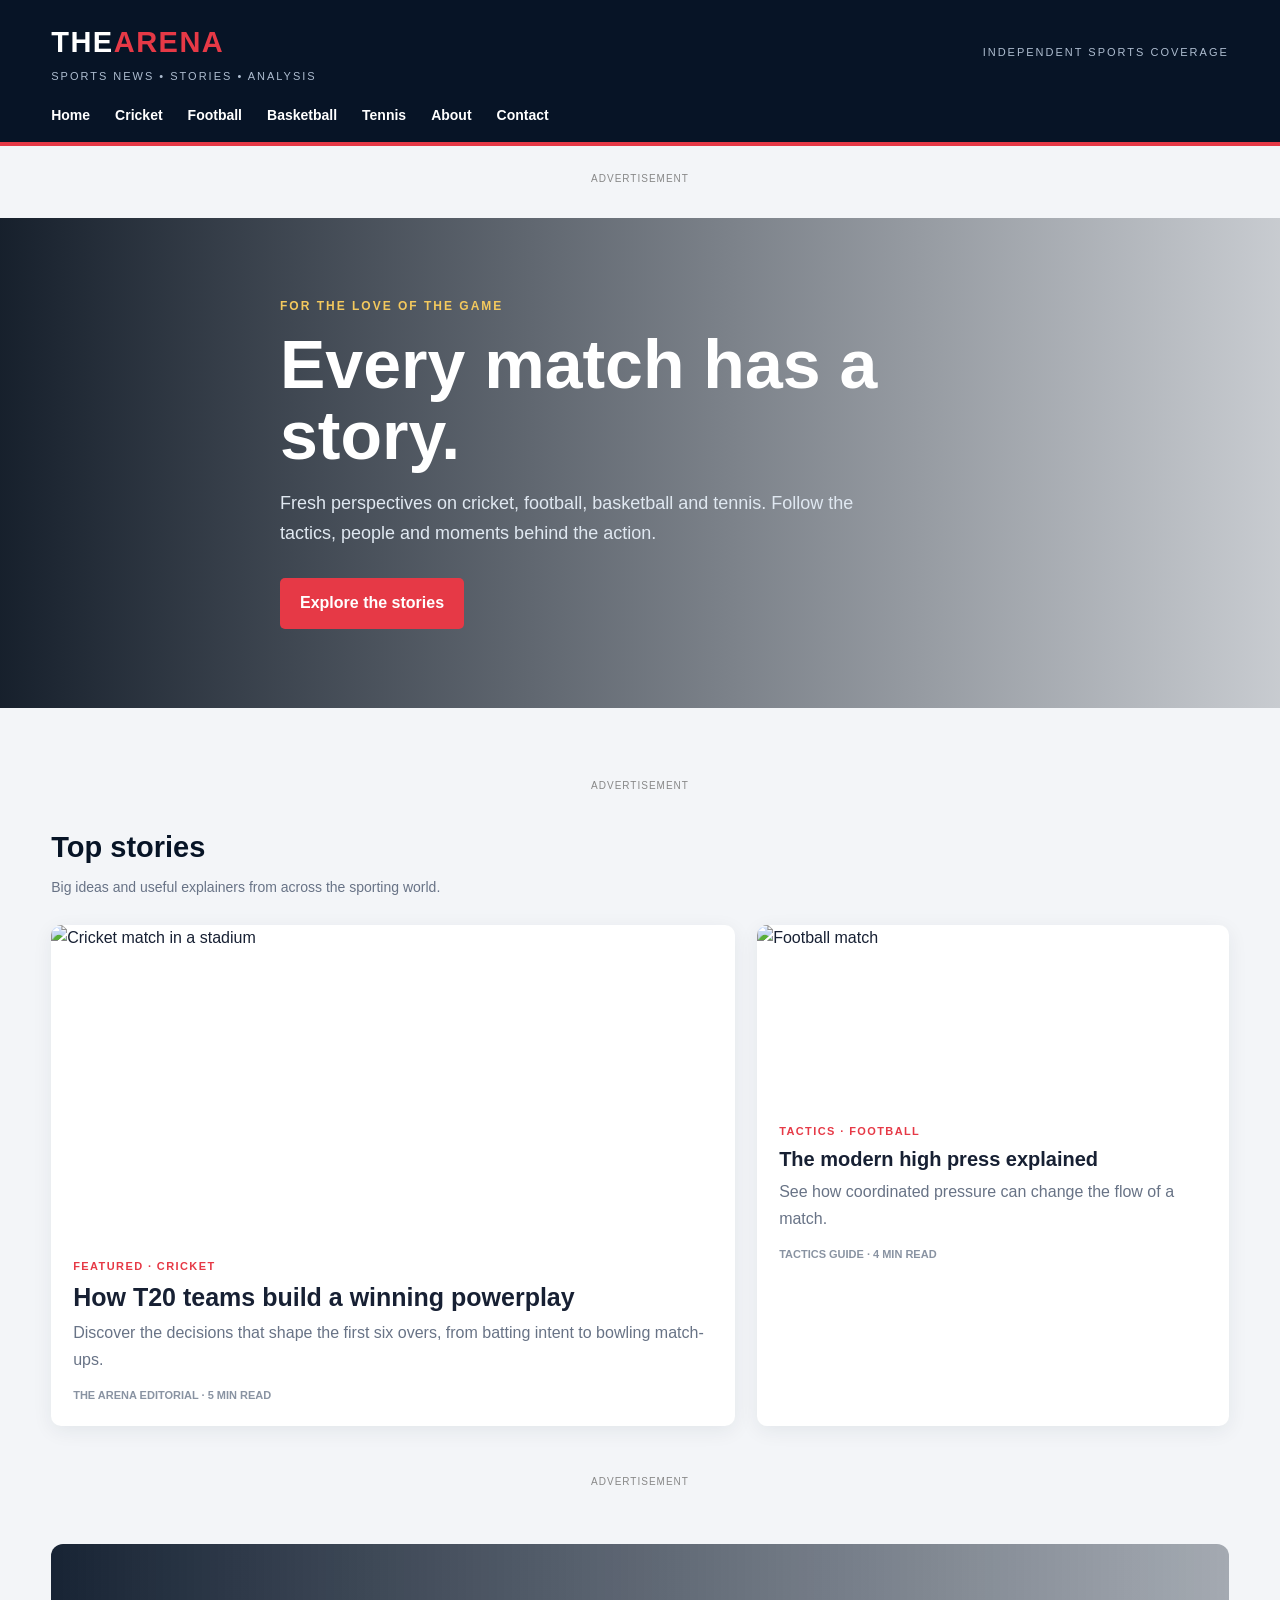
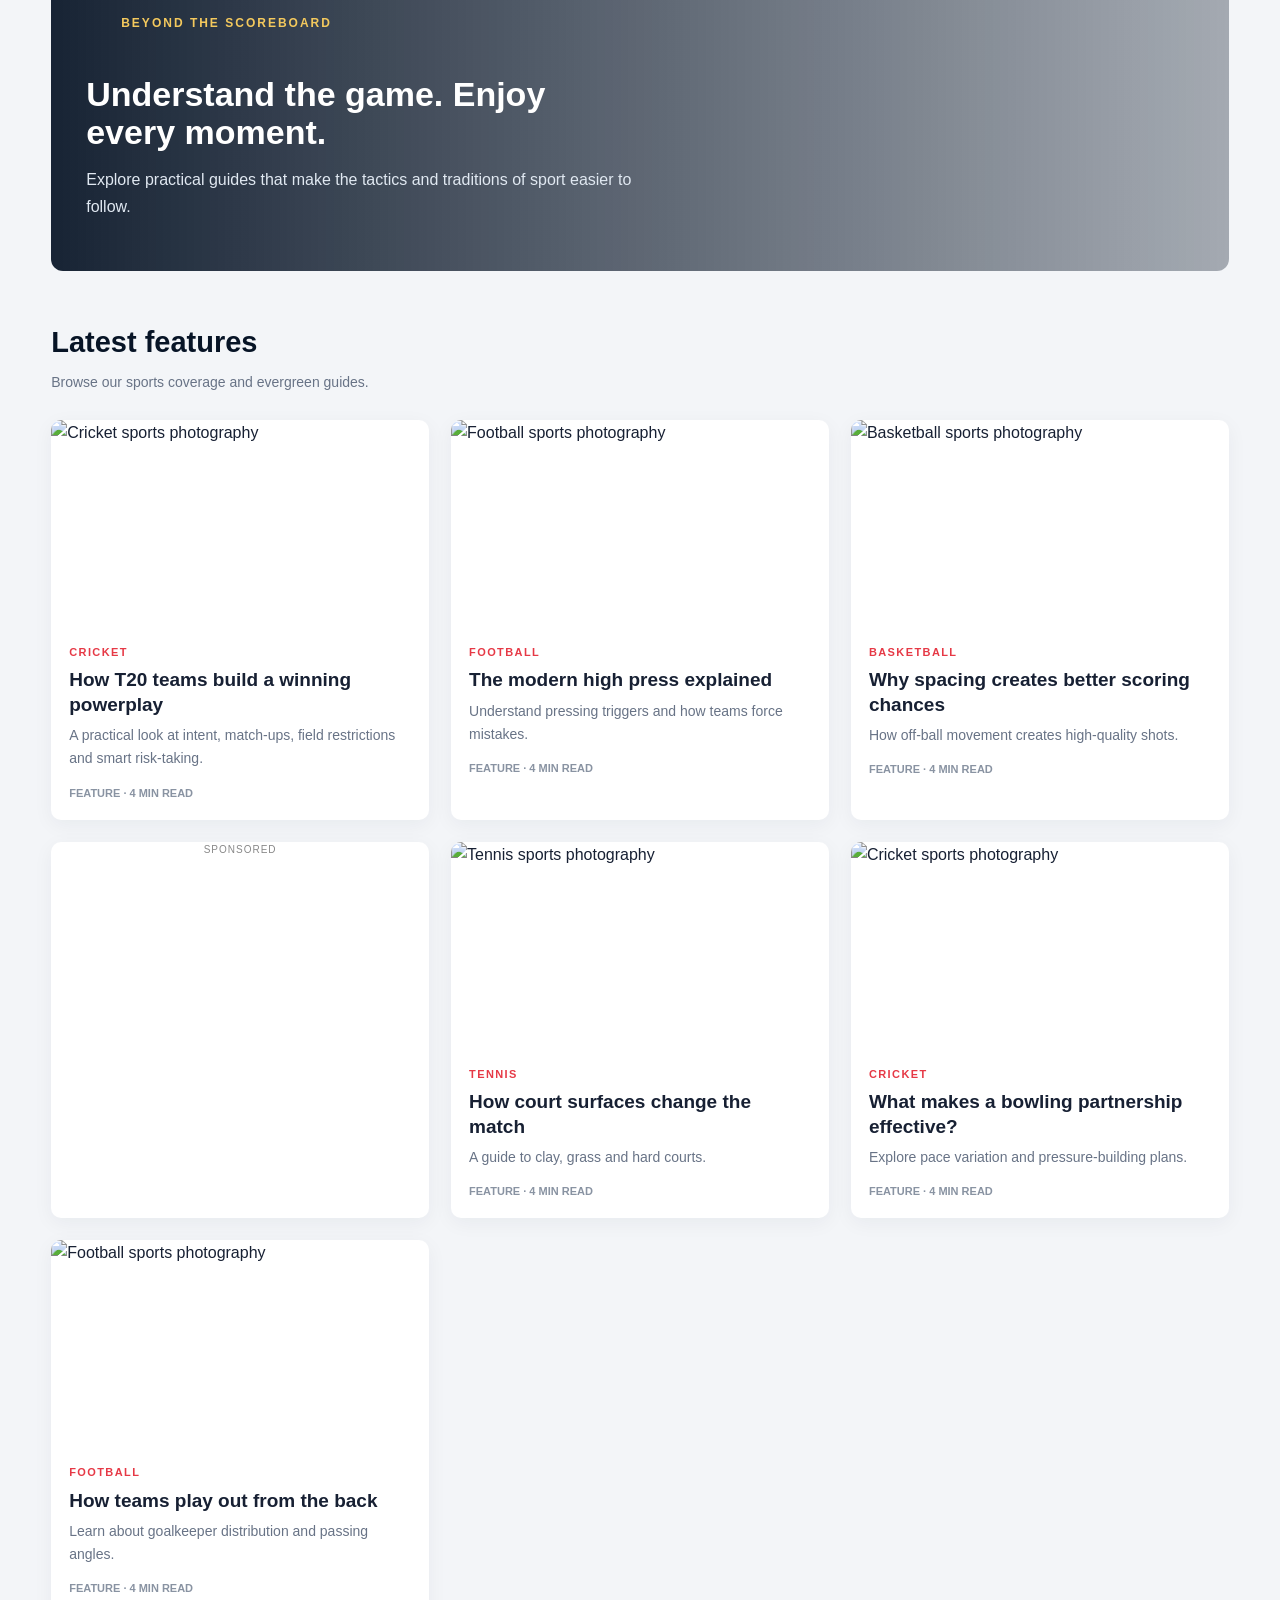
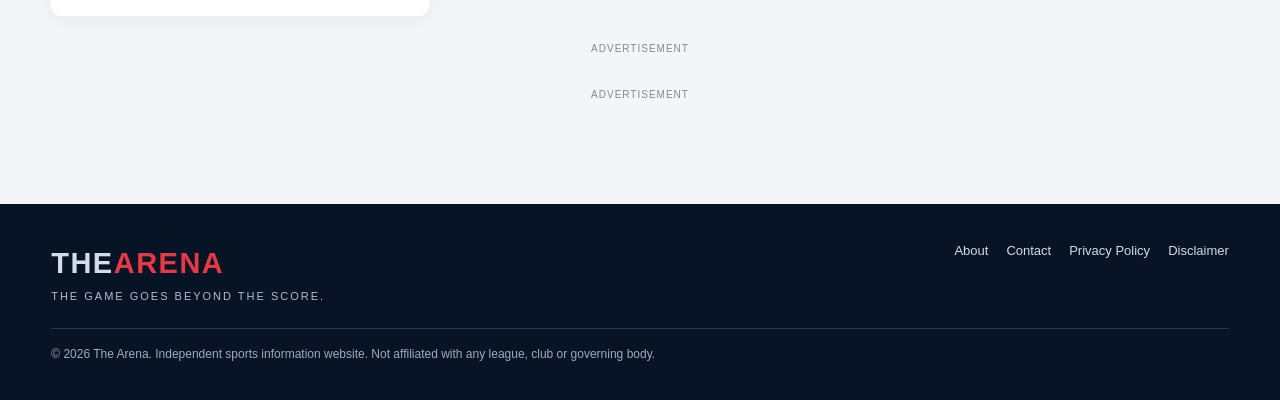
==== commit 077b7a81: "Update index.html" ====
--- a/index.html
+++ b/index.html
@@ -1,475 +1,393 @@
-<!doctype html>
+
+<!DOCTYPE html>
 <html lang="en">
 
 <head>
-    <meta charset="utf-8">
-    <meta name="viewport" content="width=device-width,initial-scale=1">
-    <meta name="description" content="The Arena sports news, features and analysis.">
-
-    <title>Sports News & Analysis | The Arena</title>
-
-    <!-- ADCASH LIBRARY -->
-    <script id="aclib" type="text/javascript" src="//acscdn.com/script/aclib.js"></script>
-
-    <!-- ADCASH AUTOTAG -->
-    <script type="text/javascript">
-        aclib.runAutoTag({
-            zoneId: 'mezp5bcz0o',
-        });
-    </script>
-
-    <link rel="stylesheet" href="style.css">
+<meta charset="UTF-8">
+<meta name="viewport" content="width=device-width,initial-scale=1">
+
+<meta name="description" content="The Arena sports news, features and analysis.">
+<title>Sports News & Analysis | The Arena</title>
+
+<link rel="stylesheet" href="style.css">
+
+<style>
+.ad-slot {
+    display:flex;
+    justify-content:center;
+    align-items:center;
+    margin:25px auto;
+    max-width:100%;
+    overflow:hidden;
+    text-align:center;
+}
+.ad-label {
+    font-size:10px;
+    color:#888;
+    text-align:center;
+    margin-bottom:5px;
+    letter-spacing:1px;
+}
+.ad-sidebar {
+    margin:20px auto;
+}
+.ad-mobile {
+    display:none;
+}
+@media(max-width:768px) {
+    .ad-desktop {
+        display:none;
+    }
+    .ad-mobile {
+        display:flex;
+    }
+}
+</style>
+
+<!-- ADSTERRA POPUNDER -->
+<script data-cfasync="false"
+src="https://afders.org/1/08b64413360f251a2fec9af0f7f0378e"></script>
+
+<!-- ADSTERRA SOCIAL BAR -->
+<script data-cfasync="false"
+src="https://bicea.org/14/35ed239316c0408e1c3bb06ceb57c921"></script>
+
 </head>
 
 <body>
 
 <header>
-    <div class="container">
-        <div class="topbar">
-            <div>
-                <a class="logo" href="index.html">THE<b>ARENA</b></a>
-                <div class="tagline">Sports news • stories • analysis</div>
-            </div>
-            <div class="tagline">Independent sports coverage</div>
-        </div>
-
-        <nav>
-            <a href="index.html">Home</a>
-            <a href="cricket.html">Cricket</a>
-            <a href="football.html">Football</a>
-            <a href="basketball.html">Basketball</a>
-            <a href="tennis.html">Tennis</a>
-            <a href="about.html">About</a>
-            <a href="contact.html">Contact</a>
-        </nav>
-    </div>
+<div class="container">
+
+<div class="topbar">
+<div>
+<a class="logo" href="index.html">THE<b>ARENA</b></a>
+<div class="tagline">Sports news • stories • analysis</div>
+</div>
+<div class="tagline">Independent sports coverage</div>
+</div>
+
+<nav>
+<a href="index.html">Home</a>
+<a href="cricket.html">Cricket</a>
+<a href="football.html">Football</a>
+<a href="basketball.html">Basketball</a>
+<a href="tennis.html">Tennis</a>
+<a href="about.html">About</a>
+<a href="contact.html">Contact</a>
+</nav>
+
+</div>
 </header>
 
+<!-- TOP BANNER 728x90 -->
+<div class="ad-slot ad-desktop">
+<div>
+<div class="ad-label">ADVERTISEMENT</div>
+<script>
+atOptions = {
+'key' : '20bd1599618dc327d937cce82f0322a6',
+'format' : 'iframe',
+'height' : 90,
+'width' : 728,
+'params' : {}
+};
+</script>
+<script src="https://bicea.org/22/20bd1599618dc327d937cce82f0322a6"></script>
+</div>
+</div>
+
+<!-- MOBILE BANNER 320x50 -->
+<div class="ad-slot ad-mobile">
+<div>
+<div class="ad-label">ADVERTISEMENT</div>
+<script>
+atOptions = {
+'key' : '786eef10dc91648afbd0e1e41eef6ffc',
+'format' : 'iframe',
+'height' : 50,
+'width' : 320,
+'params' : {}
+};
+</script>
+<script src="https://bicea.org/22/786eef10dc91648afbd0e1e41eef6ffc"></script>
+</div>
+</div>
+
 <section class="hero">
-    <div class="container hero-inner">
-
-        <div class="eyebrow">
-            For the love of the game
-        </div>
-
-        <h1>
-            Every match has a story.
-        </h1>
-
-        <p>
-            Fresh perspectives on cricket, football, basketball and tennis.
-            Follow the tactics, people and moments behind the action.
-        </p>
-
-        <a class="btn" href="#latest">
-            Explore the stories
-        </a>
-
-    </div>
+<div class="container hero-inner">
+
+<div class="eyebrow">For the love of the game</div>
+
+<h1>Every match has a story.</h1>
+
+<p>
+Fresh perspectives on cricket, football, basketball and tennis.
+Follow the tactics, people and moments behind the action.
+</p>
+
+<a class="btn" href="#latest">Explore the stories</a>
+
+</div>
 </section>
 
 <main class="container">
 
-    <section style="margin-bottom:45px">
-
-        <div class="section-title">
-            <div>
-
-                <h2>
-                    Top stories
-                </h2>
-
-                <p>
-                    Big ideas and useful explainers from across the sporting world.
-                </p>
-
-            </div>
-        </div>
-
-        <div class="feature-grid">
-
-            <article class="feature">
-
-                <a href="cricket.html">
-
-                    <img
-                        src="https://images.unsplash.com/photo-1540747913346-19e32dc3e97e?auto=format&fit=crop&w=1000&q=85"
-                        alt="Cricket match in a stadium">
-
-                    <div class="feature-body">
-
-                        <div class="category">
-                            Featured · Cricket
-                        </div>
-
-                        <h3>
-                            How T20 teams build a winning powerplay
-                        </h3>
-
-                        <p>
-                            Discover the decisions that shape the first six overs,
-                            from batting intent to bowling match-ups.
-                        </p>
-
-                        <div class="meta">
-                            THE ARENA EDITORIAL · 5 MIN READ
-                        </div>
-
-                    </div>
-
-                </a>
-
-            </article>
-
-
-            <article class="feature side-feature">
-
-                <a href="football.html">
-
-                    <img
-                        src="https://images.unsplash.com/photo-1574629810360-7efbbe195018?auto=format&fit=crop&w=1000&q=85"
-                        alt="Football match">
-
-                    <div class="feature-body">
-
-                        <div class="category">
-                            Tactics · Football
-                        </div>
-
-                        <h3>
-                            The modern high press explained
-                        </h3>
-
-                        <p>
-                            See how coordinated pressure can change the flow of a match.
-                        </p>
-
-                        <div class="meta">
-                            TACTICS GUIDE · 4 MIN READ
-                        </div>
-
-                    </div>
-
-                </a>
-
-            </article>
-
-        </div>
-
-    </section>
-
-
-    <div class="banner">
-
-        <div>
-
-            <div class="eyebrow">
-                Beyond the scoreboard
-            </div>
-
-            <h2>
-                Understand the game. Enjoy every moment.
-            </h2>
-
-            <p>
-                Explore practical guides that make the tactics and traditions
-                of sport easier to follow.
-            </p>
-
-        </div>
-
-    </div>
-
-
-    <section id="latest">
-
-        <div class="section-title">
-
-            <div>
-
-                <h2>
-                    Latest features
-                </h2>
-
-                <p>
-                    Browse our sports coverage and evergreen guides.
-                </p>
-
-            </div>
-
-        </div>
-
-
-        <div class="story-grid">
-
-
-            <article class="story">
-
-                <a href="cricket.html">
-
-                    <img
-                        src="https://images.unsplash.com/photo-1540747913346-19e32dc3e97e?auto=format&fit=crop&w=1000&q=85"
-                        alt="Cricket sports photography"
-                        loading="lazy">
-
-                    <div class="story-body">
-
-                        <div class="category">
-                            Cricket
-                        </div>
-
-                        <h3>
-                            How T20 teams build a winning powerplay
-                        </h3>
-
-                        <p>
-                            A practical look at intent, match-ups, field restrictions
-                            and smart risk-taking in the opening overs.
-                        </p>
-
-                        <div class="meta">
-                            FEATURE · 4 MIN READ
-                        </div>
-
-                    </div>
-
-                </a>
-
-            </article>
-
-
-            <article class="story">
-
-                <a href="football.html">
-
-                    <img
-                        src="https://images.unsplash.com/photo-1574629810360-7efbbe195018?auto=format&fit=crop&w=1000&q=85"
-                        alt="Football sports photography"
-                        loading="lazy">
-
-                    <div class="story-body">
-
-                        <div class="category">
-                            Football
-                        </div>
-
-                        <h3>
-                            The modern high press explained
-                        </h3>
-
-                        <p>
-                            Understand pressing triggers, compact defensive lines
-                            and how teams force mistakes high up the pitch.
-                        </p>
-
-                        <div class="meta">
-                            FEATURE · 4 MIN READ
-                        </div>
-
-                    </div>
-
-                </a>
-
-            </article>
-
-
-            <article class="story">
-
-                <a href="basketball.html">
-
-                    <img
-                        src="https://images.unsplash.com/photo-1546519638-68e109498ffc?auto=format&fit=crop&w=1000&q=85"
-                        alt="Basketball sports photography"
-                        loading="lazy">
-
-                    <div class="story-body">
-
-                        <div class="category">
-                            Basketball
-                        </div>
-
-                        <h3>
-                            Why spacing creates better scoring chances
-                        </h3>
-
-                        <p>
-                            How off-ball movement and court spacing open driving lanes
-                            and create high-quality shots.
-                        </p>
-
-                        <div class="meta">
-                            FEATURE · 4 MIN READ
-                        </div>
-
-                    </div>
-
-                </a>
-
-            </article>
-
-
-            <article class="story">
-
-                <a href="tennis.html">
-
-                    <img
-                        src="https://images.unsplash.com/photo-1622279457486-62dcc4a431d6?auto=format&fit=crop&w=1000&q=85"
-                        alt="Tennis sports photography"
-                        loading="lazy">
-
-                    <div class="story-body">
-
-                        <div class="category">
-                            Tennis
-                        </div>
-
-                        <h3>
-                            How court surfaces change the match
-                        </h3>
-
-                        <p>
-                            A beginner-friendly guide to clay, grass and hard courts,
-                            and the way each surface affects play.
-                        </p>
-
-                        <div class="meta">
-                            FEATURE · 4 MIN READ
-                        </div>
-
-                    </div>
-
-                </a>
-
-            </article>
-
-
-            <article class="story">
-
-                <a href="cricket.html">
-
-                    <img
-                        src="https://images.unsplash.com/photo-1531415074968-036ba1b575da?auto=format&fit=crop&w=1000&q=85"
-                        alt="Cricket sports photography"
-                        loading="lazy">
-
-                    <div class="story-body">
-
-                        <div class="category">
-                            Cricket
-                        </div>
-
-                        <h3>
-                            What makes a bowling partnership effective?
-                        </h3>
-
-                        <p>
-                            Explore pace variation, field settings and pressure-building
-                            plans across an innings.
-                        </p>
-
-                        <div class="meta">
-                            FEATURE · 4 MIN READ
-                        </div>
-
-                    </div>
-
-                </a>
-
-            </article>
-
-
-            <article class="story">
-
-                <a href="football.html">
-
-                    <img
-                        src="https://images.unsplash.com/photo-1522778119026-d647f0596c20?auto=format&fit=crop&w=1000&q=85"
-                        alt="Football sports photography"
-                        loading="lazy">
-
-                    <div class="story-body">
-
-                        <div class="category">
-                            Football
-                        </div>
-
-                        <h3>
-                            How teams play out from the back
-                        </h3>
-
-                        <p>
-                            Learn about goalkeeper distribution, passing angles
-                            and creating numerical advantages.
-                        </p>
-
-                        <div class="meta">
-                            FEATURE · 4 MIN READ
-                        </div>
-
-                    </div>
-
-                </a>
-
-            </article>
-
-        </div>
-
-    </section>
+<!-- 468x60 BANNER -->
+<div class="ad-slot ad-desktop">
+<div>
+<div class="ad-label">ADVERTISEMENT</div>
+<script>
+atOptions = {
+'key' : '39979e6e41fc8c6dc429634b6038cba6',
+'format' : 'iframe',
+'height' : 60,
+'width' : 468,
+'params' : {}
+};
+</script>
+<script src="https://bicea.org/22/39979e6e41fc8c6dc429634b6038cba6"></script>
+</div>
+</div>
+
+<section style="margin-bottom:45px">
+
+<div class="section-title">
+<div>
+<h2>Top stories</h2>
+<p>Big ideas and useful explainers from across the sporting world.</p>
+</div>
+</div>
+
+<div class="feature-grid">
+
+<article class="feature">
+<a href="cricket.html">
+
+<img src="https://images.unsplash.com/photo-1540747913346-19e32dc3e97e?auto=format&fit=crop&w=1000&q=85"
+alt="Cricket match in a stadium">
+
+<div class="feature-body">
+<div class="category">Featured · Cricket</div>
+<h3>How T20 teams build a winning powerplay</h3>
+<p>
+Discover the decisions that shape the first six overs,
+from batting intent to bowling match-ups.
+</p>
+<div class="meta">THE ARENA EDITORIAL · 5 MIN READ</div>
+</div>
+
+</a>
+</article>
+
+<article class="feature side-feature">
+<a href="football.html">
+
+<img src="https://images.unsplash.com/photo-1574629810360-7efbbe195018?auto=format&fit=crop&w=1000&q=85"
+alt="Football match">
+
+<div class="feature-body">
+<div class="category">Tactics · Football</div>
+<h3>The modern high press explained</h3>
+<p>See how coordinated pressure can change the flow of a match.</p>
+<div class="meta">TACTICS GUIDE · 4 MIN READ</div>
+</div>
+
+</a>
+</article>
+
+</div>
+</section>
+
+<!-- 300x250 BANNER -->
+<div class="ad-slot">
+<div>
+<div class="ad-label">ADVERTISEMENT</div>
+<script>
+atOptions = {
+'key' : '3226886de1e310505a1280bda311fb43',
+'format' : 'iframe',
+'height' : 250,
+'width' : 300,
+'params' : {}
+};
+</script>
+<script src="https://bicea.org/22/3226886de1e310505a1280bda311fb43"></script>
+</div>
+</div>
+
+<div class="banner">
+<div>
+<div class="eyebrow">Beyond the scoreboard</div>
+<h2>Understand the game. Enjoy every moment.</h2>
+<p>
+Explore practical guides that make the tactics and traditions
+of sport easier to follow.
+</p>
+</div>
+</div>
+
+<section id="latest">
+
+<div class="section-title">
+<div>
+<h2>Latest features</h2>
+<p>Browse our sports coverage and evergreen guides.</p>
+</div>
+</div>
+
+<div class="story-grid">
+
+<article class="story">
+<a href="cricket.html">
+<img src="https://images.unsplash.com/photo-1540747913346-19e32dc3e97e?auto=format&fit=crop&w=1000&q=85"
+alt="Cricket sports photography" loading="lazy">
+<div class="story-body">
+<div class="category">Cricket</div>
+<h3>How T20 teams build a winning powerplay</h3>
+<p>A practical look at intent, match-ups, field restrictions and smart risk-taking.</p>
+<div class="meta">FEATURE · 4 MIN READ</div>
+</div>
+</a>
+</article>
+
+<article class="story">
+<a href="football.html">
+<img src="https://images.unsplash.com/photo-1574629810360-7efbbe195018?auto=format&fit=crop&w=1000&q=85"
+alt="Football sports photography" loading="lazy">
+<div class="story-body">
+<div class="category">Football</div>
+<h3>The modern high press explained</h3>
+<p>Understand pressing triggers and how teams force mistakes.</p>
+<div class="meta">FEATURE · 4 MIN READ</div>
+</div>
+</a>
+</article>
+
+<article class="story">
+<a href="basketball.html">
+<img src="https://images.unsplash.com/photo-1546519638-68e109498ffc?auto=format&fit=crop&w=1000&q=85"
+alt="Basketball sports photography" loading="lazy">
+<div class="story-body">
+<div class="category">Basketball</div>
+<h3>Why spacing creates better scoring chances</h3>
+<p>How off-ball movement creates high-quality shots.</p>
+<div class="meta">FEATURE · 4 MIN READ</div>
+</div>
+</a>
+</article>
+
+<!-- NATIVE BANNER -->
+<div class="story">
+<div class="ad-label">SPONSORED</div>
+<script async="async" data-cfasync="false"
+src="https://bicea.org/21/db1892a6a8e064882c69d60b03c919c6"></script>
+<div id="container-db1892a6a8e064882c69d60b03c919c6"></div>
+</div>
+
+<article class="story">
+<a href="tennis.html">
+<img src="https://images.unsplash.com/photo-1622279457486-62dcc4a431d6?auto=format&fit=crop&w=1000&q=85"
+alt="Tennis sports photography" loading="lazy">
+<div class="story-body">
+<div class="category">Tennis</div>
+<h3>How court surfaces change the match</h3>
+<p>A guide to clay, grass and hard courts.</p>
+<div class="meta">FEATURE · 4 MIN READ</div>
+</div>
+</a>
+</article>
+
+<article class="story">
+<a href="cricket.html">
+<img src="https://images.unsplash.com/photo-1531415074968-036ba1b575da?auto=format&fit=crop&w=1000&q=85"
+alt="Cricket sports photography" loading="lazy">
+<div class="story-body">
+<div class="category">Cricket</div>
+<h3>What makes a bowling partnership effective?</h3>
+<p>Explore pace variation and pressure-building plans.</p>
+<div class="meta">FEATURE · 4 MIN READ</div>
+</div>
+</a>
+</article>
+
+<article class="story">
+<a href="football.html">
+<img src="https://images.unsplash.com/photo-1522778119026-d647f0596c20?auto=format&fit=crop&w=1000&q=85"
+alt="Football sports photography" loading="lazy">
+<div class="story-body">
+<div class="category">Football</div>
+<h3>How teams play out from the back</h3>
+<p>Learn about goalkeeper distribution and passing angles.</p>
+<div class="meta">FEATURE · 4 MIN READ</div>
+</div>
+</a>
+</article>
+
+</div>
+</section>
+
+<!-- 160x300 SIDEBAR-STYLE AD -->
+<div class="ad-slot ad-desktop">
+<div>
+<div class="ad-label">ADVERTISEMENT</div>
+<script>
+atOptions = {
+'key' : '1b2ffad2317e1160ac52189f8d506d38',
+'format' : 'iframe',
+'height' : 300,
+'width' : 160,
+'params' : {}
+};
+</script>
+<script src="https://bicea.org/22/1b2ffad2317e1160ac52189f8d506d38"></script>
+</div>
+</div>
+
+<!-- 160x600 SIDEBAR-STYLE AD -->
+<div class="ad-slot ad-desktop">
+<div>
+<div class="ad-label">ADVERTISEMENT</div>
+<script>
+atOptions = {
+'key' : '90562746e98219c56e3f2b0ac504297d',
+'format' : 'iframe',
+'height' : 600,
+'width' : 160,
+'params' : {}
+};
+</script>
+<script src="https://bicea.org/22/90562746e98219c56e3f2b0ac504297d"></script>
+</div>
+</div>
 
 </main>
 
-
 <footer>
-
-    <div class="container">
-
-        <div class="footer-row">
-
-            <div>
-
-                <a class="logo" href="index.html">
-                    THE<b>ARENA</b>
-                </a>
-
-                <div class="tagline">
-                    The game goes beyond the score.
-                </div>
-
-            </div>
-
-
-            <div class="footer-links">
-
-                <a href="about.html">
-                    About
-                </a>
-
-                <a href="contact.html">
-                    Contact
-                </a>
-
-                <a href="privacy.html">
-                    Privacy Policy
-                </a>
-
-                <a href="disclaimer.html">
-                    Disclaimer
-                </a>
-
-            </div>
-
-        </div>
-
-
-        <div class="copyright">
-
-            © 2026 The Arena. Independent sports information website.
-            Not affiliated with any league, club or governing body.
-
-        </div>
-
-    </div>
-
+<div class="container">
+
+<div class="footer-row">
+
+<div>
+<a class="logo" href="index.html">THE<b>ARENA</b></a>
+<div class="tagline">The game goes beyond the score.</div>
+</div>
+
+<div class="footer-links">
+<a href="about.html">About</a>
+<a href="contact.html">Contact</a>
+<a href="privacy.html">Privacy Policy</a>
+<a href="disclaimer.html">Disclaimer</a>
+</div>
+
+</div>
+
+<div class="copyright">
+© 2026 The Arena. Independent sports information website.
+Not affiliated with any league, club or governing body.
+</div>
+
+</div>
 </footer>
 
 </body>
